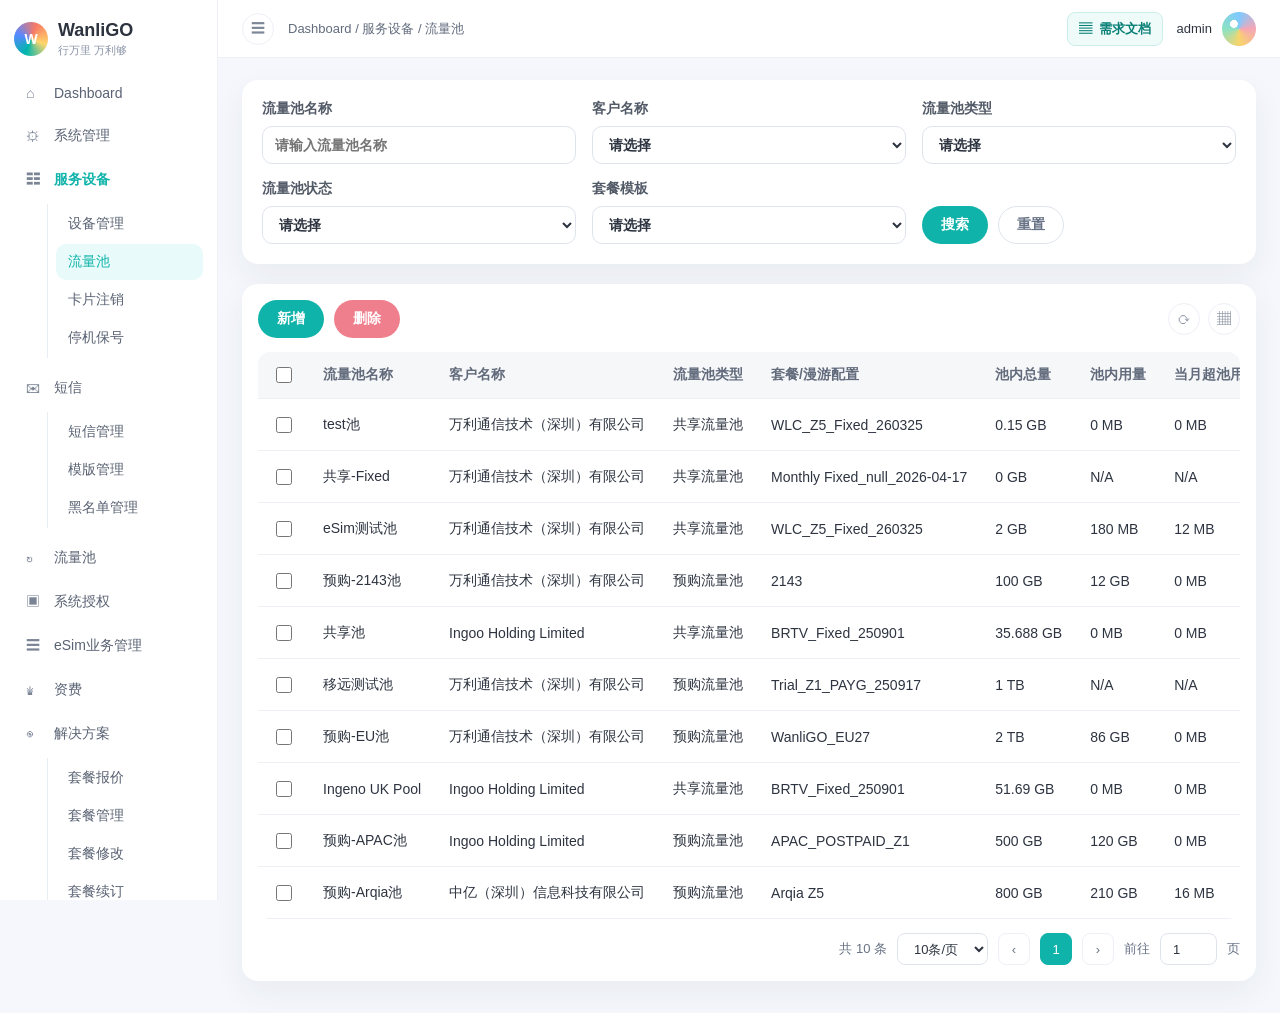
==== index.html @ 626b6a12 "新增批量操作 Co-authored-by: Cursor <cursoragent@cursor.com>" ====
<!DOCTYPE html>
<html lang="zh-CN">
<head>
  <meta charset="UTF-8">
  <meta name="viewport" content="width=device-width, initial-scale=1.0">
  <title>WanliGO - 短信模块</title>
  <link rel="stylesheet" href="css/styles.css?v=20261016">
</head>
<body>
  <div class="app-shell">
    <aside class="sidebar">
      <div class="brand">
        <div class="brand-mark">W</div>
        <div>
          <strong>WanliGO</strong>
          <span>行万里 万利够</span>
        </div>
      </div>
      <nav class="nav">
        <button class="nav-item"><span>⌂</span>Dashboard</button>
        <button class="nav-item"><span>⚙</span>系统管理</button>
        <button class="nav-item active parent" id="deviceParent"><span>☷</span>服务设备</button>
        <div class="submenu">
          <button class="submenu-item" data-module="device">设备管理</button>
          <button class="submenu-item active" data-module="dataPool">流量池</button>
          <button class="submenu-item" data-module="cardCancel">卡片注销</button>
          <button class="submenu-item" data-module="retention">停机保号</button>
        </div>
        <button class="nav-item parent" id="smsParent"><span>✉</span>短信</button>
        <div class="submenu">
          <button class="submenu-item" data-module="sms">短信管理</button>
          <button class="submenu-item" data-module="template">模版管理</button>
          <button class="submenu-item" data-module="blacklist">黑名单管理</button>
        </div>
        <button class="nav-item"><span>↻</span>流量池</button>
        <button class="nav-item"><span>▣</span>系统授权</button>
        <button class="nav-item"><span>☰</span>eSim业务管理</button>
        <button class="nav-item"><span>♛</span>资费</button>
        <button class="nav-item parent" id="solutionParent"><span>◉</span>解决方案</button>
        <div class="submenu">
          <button class="submenu-item" data-module="packageQuote">套餐报价</button>
          <button class="submenu-item" data-module="package">套餐管理</button>
          <button class="submenu-item" data-module="packageModify">套餐修改</button>
          <button class="submenu-item" data-module="packageRenewal">套餐续订</button>
          <button class="submenu-item" data-module="packageRenewalAudit">套餐续订审核</button>
          <button class="submenu-item" data-module="packageRemainingQuota">套餐剩余用量</button>
        </div>
        <button class="nav-item"><span>▤</span>订单</button>
        <button class="nav-item parent" id="billParent"><span>▥</span>账单</button>
        <div class="submenu">
          <button class="submenu-item" data-module="monthlyBill">月账单</button>
        </div>
      </nav>
    </aside>

    <main class="main">
      <header class="topbar">
        <button class="menu-toggle" aria-label="收起导航">☰</button>
        <div class="breadcrumb" id="breadcrumb">Dashboard / 短信 / 短信管理</div>
        <button type="button" class="prototype-docs-btn" id="prototypeDocsBtn"><span>▤</span>需求文档</button>
        <div class="profile">
          <span>admin</span>
          <div class="avatar"></div>
        </div>
      </header>

      <section class="content">
        <section class="card filter-card" id="filterCard"></section>
        <div id="poolHistoryPanels" class="pool-history-panels" hidden></div>

        <section class="card table-card">
          <div class="table-toolbar">
            <div class="toolbar-actions" id="toolbarActions"></div>
            <div class="table-tools">
              <button class="icon-btn" id="refreshBtn" title="刷新">⟳</button>
              <button class="icon-btn" id="densityBtn" title="密度">▦</button>
            </div>
          </div>
          <div class="sms-stats-row" id="smsStatsRow"></div>
          <div class="table-wrap">
            <table>
              <thead id="tableHead"></thead>
              <tbody id="tableBody"></tbody>
            </table>
          </div>
          <div class="pagination" id="pagination"></div>
        </section>
      </section>
    </main>
  </div>

  <div class="modal-layer" id="modalLayer" aria-hidden="true"></div>

  <!-- 需求文档 meta 格式：YYYY-MM-DD HH:mm:ss 更新 · 作者；新增/替换文档时须带时分秒 -->
  <template id="prototypeDocsModalTemplate">
    <div class="modal prototype-docs-modal">
      <button class="modal-close" data-close-modal>×</button>
      <h2>需求文档</h2>
      <div class="prototype-docs-split">
        <nav class="prototype-doc-nav" aria-label="需求状态">
          <button type="button" class="prototype-doc-nav-item is-active" data-doc-status="current">
            <span class="prototype-doc-nav-main">当前需求</span>
            <span class="prototype-doc-nav-count">7</span>
          </button>
          <button type="button" class="prototype-doc-nav-item" data-doc-status="archive">
            <span class="prototype-doc-nav-main">历史归档</span>
            <span class="prototype-doc-nav-count">3</span>
          </button>
        </nav>
        <div class="prototype-doc-panels">
          <div class="prototype-doc-groups is-active" data-doc-panel="current">
            <section class="prototype-doc-group is-high is-open" data-doc-group>
              <button type="button" class="prototype-doc-group-head">
                <span class="prototype-doc-caret">▼</span>
                <span class="prototype-doc-batch">卡片注销</span>
                <span class="priority-badge is-high">高优先级</span>
                <span class="prototype-doc-count">(1 份文档)</span>
              </button>
              <div class="prototype-doc-list">
                <a class="prototype-doc-item" href="./卡片注销_PRD.pdf?v=20261023-1105" target="_blank" rel="noopener">
                  <span class="prototype-doc-icon">PDF</span>
                  <span class="prototype-doc-text">
                    <span class="prototype-doc-name">卡片注销_PRD</span>
                    <span class="prototype-doc-meta">2026-10-23 11:05:04 更新 · Patrick</span>
                  </span>
                  <span class="prototype-doc-open">↗</span>
                </a>
              </div>
            </section>
            <section class="prototype-doc-group is-high" data-doc-group>
              <button type="button" class="prototype-doc-group-head">
                <span class="prototype-doc-caret">▼</span>
                <span class="prototype-doc-batch">设备管理批量操作</span>
                <span class="priority-badge is-high">高优先级</span>
                <span class="prototype-doc-count">(1 份文档)</span>
              </button>
              <div class="prototype-doc-list">
                <a class="prototype-doc-item" href="./复机停机超量_PRD.pdf?v=20261023-1508" target="_blank" rel="noopener">
                  <span class="prototype-doc-icon">PDF</span>
                  <span class="prototype-doc-text">
                    <span class="prototype-doc-name">复机停机超量_PRD</span>
                    <span class="prototype-doc-meta">2026-10-23 15:08:40 更新 · Patrick</span>
                  </span>
                  <span class="prototype-doc-open">↗</span>
                </a>
              </div>
            </section>
            <section class="prototype-doc-group is-high" data-doc-group>
              <button type="button" class="prototype-doc-group-head">
                <span class="prototype-doc-caret">▼</span>
                <span class="prototype-doc-batch">优化</span>
                <span class="priority-badge is-high">高优先级</span>
                <span class="prototype-doc-count">(1 份文档)</span>
              </button>
              <div class="prototype-doc-list">
                <a class="prototype-doc-item" href="./套餐修改与续订_优化需求.pdf?v=20261023-1511" target="_blank" rel="noopener">
                  <span class="prototype-doc-icon">PDF</span>
                  <span class="prototype-doc-text">
                    <span class="prototype-doc-name">套餐修改与续订_优化需求</span>
                    <span class="prototype-doc-meta">2026-10-23 15:11:17 更新 · V1.2 · Patrick</span>
                  </span>
                  <span class="prototype-doc-open">↗</span>
                </a>
              </div>
            </section>
            <section class="prototype-doc-group is-medium" data-doc-group>
              <button type="button" class="prototype-doc-group-head">
                <span class="prototype-doc-caret">▼</span>
                <span class="prototype-doc-batch">流量池</span>
                <span class="priority-badge is-medium">中优先级</span>
                <span class="prototype-doc-count">(3 份文档)</span>
              </button>
              <div class="prototype-doc-list">
                <a class="prototype-doc-item" href="./流量池_PRD.pdf?v=20261019-1425" target="_blank" rel="noopener">
                  <span class="prototype-doc-icon">PDF</span>
                  <span class="prototype-doc-text">
                    <span class="prototype-doc-name">流量池_PRD</span>
                    <span class="prototype-doc-meta">2026-10-19 14:25:58 更新 · Patrick</span>
                  </span>
                  <span class="prototype-doc-open">↗</span>
                </a>
                <a class="prototype-doc-item" href="./流量池月账单_PRD.pdf" target="_blank" rel="noopener">
                  <span class="prototype-doc-icon">PDF</span>
                  <span class="prototype-doc-text">
                    <span class="prototype-doc-name">流量池月账单_PRD</span>
                    <span class="prototype-doc-meta">2026-10-16 17:16:37 更新 · Patrick</span>
                  </span>
                  <span class="prototype-doc-open">↗</span>
                </a>
                <a class="prototype-doc-item" href="./流量池_状态流转.png" target="_blank" rel="noopener">
                  <span class="prototype-doc-icon is-img">PNG</span>
                  <span class="prototype-doc-text">
                    <span class="prototype-doc-name">流量池_状态流转</span>
                    <span class="prototype-doc-meta">2026-10-16 18:20:18 更新 · Patrick</span>
                  </span>
                  <span class="prototype-doc-open">↗</span>
                </a>
              </div>
            </section>
            <section class="prototype-doc-group is-medium" data-doc-group>
              <button type="button" class="prototype-doc-group-head">
                <span class="prototype-doc-caret">▼</span>
                <span class="prototype-doc-batch">停机保号</span>
                <span class="priority-badge is-medium">中优先级</span>
                <span class="priority-badge is-incomplete">未完成</span>
                <span class="prototype-doc-count">(1 份文档)</span>
              </button>
              <div class="prototype-doc-list">
                <a class="prototype-doc-item" href="./停机保号_PRD.md" target="_blank" rel="noopener">
                  <span class="prototype-doc-icon">MD</span>
                  <span class="prototype-doc-text">
                    <span class="prototype-doc-name">停机保号_PRD</span>
                    <span class="prototype-doc-meta">2026-10-20 15:32:12 更新</span>
                  </span>
                  <span class="prototype-doc-open">↗</span>
                </a>
              </div>
            </section>
          </div>
          <div class="prototype-doc-groups" data-doc-panel="archive">
            <section class="prototype-doc-group" data-doc-group>
              <button type="button" class="prototype-doc-group-head">
                <span class="prototype-doc-caret">▼</span>
                <span class="prototype-doc-batch">套餐修改与续订</span>
                <span class="priority-badge is-low">低优先级</span>
                <span class="prototype-doc-count">(3 份文档)</span>
              </button>
              <div class="prototype-doc-list">
                <a class="prototype-doc-item" href="./套餐修改_PRD.pdf" target="_blank" rel="noopener">
                  <span class="prototype-doc-icon">PDF</span>
                  <span class="prototype-doc-text">
                    <span class="prototype-doc-name">套餐修改_PRD</span>
                    <span class="prototype-doc-meta">2026-08-27 14:54:17 更新 · Patrick</span>
                  </span>
                  <span class="prototype-doc-open">↗</span>
                </a>
                <a class="prototype-doc-item" href="./套餐续订及套餐续订审核_PRD.pdf" target="_blank" rel="noopener">
                  <span class="prototype-doc-icon">PDF</span>
                  <span class="prototype-doc-text">
                    <span class="prototype-doc-name">套餐续订及套餐续订审核_PRD</span>
                    <span class="prototype-doc-meta">2026-09-01 16:46:27 更新 · Patrick</span>
                  </span>
                  <span class="prototype-doc-open">↗</span>
                </a>
                <a class="prototype-doc-item" href="./套餐修改与续订_补充文档.pdf" target="_blank" rel="noopener">
                  <span class="prototype-doc-icon">PDF</span>
                  <span class="prototype-doc-text">
                    <span class="prototype-doc-name">套餐修改与续订_补充文档</span>
                    <span class="prototype-doc-meta">2026-09-07 13:42:15 更新 · Patrick</span>
                  </span>
                  <span class="prototype-doc-open">↗</span>
                </a>
              </div>
            </section>
          </div>
        </div>
      </div>
      <div class="modal-actions">
        <button type="button" class="btn ghost" data-close-modal>关闭</button>
      </div>
    </div>
  </template>

  <template id="smsSendModalTemplate">
    <div class="modal modal-lg">
      <button class="modal-close" data-close-modal>×</button>
      <h2>发送短信</h2>
      <div class="send-tabs">
        <button type="button" class="send-tab active" data-send-tab="single">单次发送</button>
        <button type="button" class="send-tab" data-send-tab="batch">批量发送</button>
      </div>
      <form id="smsSendForm" class="form-stack">
        <label class="field single-only">
          <span>ICCID</span>
          <input type="text" name="iccid" maxlength="20" placeholder="请输入ICCID">
        </label>
        <label class="field">
          <span>选择模版</span>
          <select name="templateId" id="smsTemplateSelect">
            <option value="">请选择短信模版</option>
          </select>
        </label>
        <label class="field">
          <span>短信内容</span>
          <textarea name="content" maxlength="140" rows="5" placeholder="请输入短信内容"></textarea>
          <em class="counter">0/140</em>
        </label>
        <div class="field batch-only">
          <span class="label-row">
            <span>上传文件</span>
            <em class="field-hint">最多 5000 条 / 批次</em>
          </span>
          <label class="upload-box">
            <input type="file" name="batchFile" accept=".xls,.xlsx">
            <span class="upload-icon">☁</span>
            <strong>将批量文件拖放或点击浏览上传</strong>
          </label>
          <p class="upload-tip">请上传大小不超过 <b>5MB</b>，格式为 <b>xls、xlsx</b> 的文件。<button type="button" class="link-btn strong" id="downloadBatchTemplate">下载模版</button></p>
        </div>
        <div class="modal-actions">
          <button type="submit" class="btn primary">确定</button>
          <button type="button" class="btn ghost" data-close-modal>取消</button>
        </div>
      </form>
    </div>
  </template>

  <template id="packageModifyModalTemplate">
    <div class="modal modal-lg">
      <button class="modal-close" data-close-modal>×</button>
      <h2>修改</h2>
      <div class="send-tabs">
        <button type="button" class="send-tab active" data-package-modify-tab="single">单卡修改</button>
        <button type="button" class="send-tab" data-package-modify-tab="batch">批量修改</button>
      </div>
      <form id="packageModifyForm" class="form-stack">
        <div class="package-modify-single-panel">
          <label class="field">
            <span>ICCID</span>
            <input type="text" name="iccid" maxlength="20" placeholder="请输入ICCID">
          </label>
          <div class="iccid-lookup-result" id="iccidLookupResult">
            <div class="iccid-lookup-empty">输入 ICCID 查询对应客户及原套餐信息</div>
          </div>
          <label class="field">
            <span>新套餐类型</span>
            <select name="newPackageType" id="newPackageTypeSelect">
              <option value="">请选择</option>
              <option value="Direct Pre-Pay">Direct Pre-Pay</option>
              <option value="Monthly PAYG">Monthly PAYG</option>
              <option value="Monthly Fixed">Monthly Fixed</option>
            </select>
          </label>
          <label class="field">
            <span>新套餐名称</span>
            <select name="newPackageName" id="newPackageNameSelect">
              <option value="">请选择</option>
            </select>
          </label>
          <label class="field">
            <span>新套餐生效时间</span>
            <input type="date" name="newPackageEffectiveDate" id="newPackageEffectiveDateInput" required>
          </label>
        </div>
        <div class="package-modify-batch-panel">
          <label class="field">
            <span>客户名称</span>
            <select name="customerName" id="batchCustomerSelect">
              <option value="">请选择</option>
            </select>
          </label>
          <label class="field">
            <span>新套餐类型</span>
            <select name="batchNewPackageType" id="batchNewPackageTypeSelect">
              <option value="">请选择</option>
              <option value="Direct Pre-Pay">Direct Pre-Pay</option>
              <option value="Monthly PAYG">Monthly PAYG</option>
              <option value="Monthly Fixed">Monthly Fixed</option>
            </select>
          </label>
          <label class="field">
            <span>新套餐名称</span>
            <select name="batchNewPackageName" id="batchNewPackageNameSelect">
              <option value="">请选择</option>
            </select>
          </label>
          <label class="field">
            <span>新套餐生效时间</span>
            <input type="date" name="batchNewPackageEffectiveDate" id="batchNewPackageEffectiveDateInput" required>
          </label>
          <div class="field">
            <span>上传文件</span>
            <label class="upload-box">
              <input type="file" name="batchFile" accept=".xls,.xlsx">
              <span class="upload-icon">☁</span>
              <strong>将批量文件拖放或点击浏览上传</strong>
            </label>
            <p class="upload-tip">请上传大小不超过 <b>5MB</b>，格式为 <b>xls、xlsx</b> 的文件。<button type="button" class="link-btn strong" id="downloadPackageModifyTemplate">下载模版</button></p>
          </div>
        </div>
        <div class="modal-actions">
          <button type="submit" class="btn primary">确定</button>
          <button type="button" class="btn ghost" data-close-modal>取消</button>
        </div>
      </form>
    </div>
  </template>

  <template id="packageModifyDetailModalTemplate">
    <div class="modal modal-xxl package-modify-detail-modal">
      <button class="modal-close" data-close-modal>×</button>
      <h2>修改详情</h2>
      <form id="packageModifyDetailModalFilter" class="filter-grid package-modify-detail-modal-filter">
        <label class="field">
          <span>修改人</span>
          <select name="modifier">
            <option value="">请选择</option>
            <option value="张三">张三</option>
            <option value="李四">李四</option>
            <option value="王五">王五</option>
            <option value="赵六">赵六</option>
          </select>
        </label>
        <label class="field">
          <span>批次号</span>
          <input type="text" name="batchNo" placeholder="请输入批次号">
        </label>
        <label class="field">
          <span>ICCID</span>
          <input type="text" name="iccid" placeholder="请输入ICCID">
        </label>
        <label class="field">
          <span>状态</span>
          <select name="status">
            <option value="">请选择</option>
            <option value="待执行">待执行</option>
            <option value="已执行">已执行</option>
          </select>
        </label>
        <label class="field">
          <span>客户名称</span>
          <input type="text" name="customerName" list="packageModifyDetailCustomers" placeholder="请选择">
          <datalist id="packageModifyDetailCustomers"></datalist>
        </label>
        <label class="field">
          <span>时间范围</span>
          <div class="range-row">
            <input type="date" name="startDate">
            <input type="date" name="endDate">
          </div>
        </label>
        <div class="filter-actions">
          <button type="submit" class="btn primary">搜索</button>
          <button type="button" class="btn ghost" id="resetPackageModifyDetailModal">重置</button>
        </div>
      </form>
      <div class="table-toolbar modal-table-toolbar">
        <div class="toolbar-actions">
          <button type="button" class="btn export" id="exportPackageModifyDetailModal">导出</button>
        </div>
      </div>
      <div class="table-wrap compact">
        <table>
          <thead>
            <tr>
              <th><input type="checkbox" class="checkbox" id="packageModifyDetailModalCheckAll"></th>
              <th>ICCID</th>
              <th>批次号</th>
              <th>修改人</th>
              <th>客户名称</th>
              <th>原套餐类型</th>
              <th>原套餐名称</th>
              <th>新套餐类型</th>
              <th>新套餐名称</th>
              <th>状态</th>
              <th>执行完成时间</th>
            </tr>
          </thead>
          <tbody id="packageModifyDetailModalBody"></tbody>
        </table>
      </div>
      <div class="pagination" id="packageModifyDetailModalPagination"></div>
      <div class="modal-actions">
        <button type="button" class="btn ghost" data-close-modal>关闭</button>
      </div>
    </div>
  </template>

  <template id="packageRenewalModalTemplate">
    <div class="modal modal-lg">
      <button class="modal-close" data-close-modal>×</button>
      <h2>续订</h2>
      <div class="send-tabs">
        <button type="button" class="send-tab active" data-renewal-tab="single">单卡续订</button>
        <button type="button" class="send-tab" data-renewal-tab="batch">批量续订</button>
      </div>
      <form id="packageRenewalForm" class="form-stack">
        <div class="package-renewal-single-panel">
          <label class="field">
            <span>ICCID</span>
            <input type="text" name="iccid" maxlength="20" placeholder="请输入ICCID">
          </label>
          <div class="iccid-lookup-result" id="renewalLookupResult">
            <div class="iccid-lookup-empty">输入 ICCID 后点击别处即可查询当前套餐信息</div>
          </div>
          <label class="field">
            <span>新套餐名称</span>
            <select name="newPackageName" id="renewalNewPackageNameSelect">
              <option value="">请选择</option>
            </select>
          </label>
        </div>
        <div class="package-renewal-batch-panel">
          <label class="field">
            <span>客户名称</span>
            <select name="customerName" id="renewalCustomerSelect">
              <option value="">请选择</option>
            </select>
          </label>
          <label class="field">
            <span>新套餐名称</span>
            <select name="batchNewPackageName" id="renewalBatchNewPackageNameSelect">
              <option value="">请选择</option>
            </select>
          </label>
          <div class="field">
            <span>上传文件</span>
            <label class="upload-box">
              <input type="file" name="batchFile" accept=".xls,.xlsx">
              <span class="upload-icon">☁</span>
              <strong>将批量文件拖放或点击浏览上传</strong>
            </label>
            <p class="upload-tip">请上传大小不超过 <b>5MB</b>，格式为 <b>xls、xlsx</b> 的文件。</p>
          </div>
        </div>
        <div class="modal-actions">
          <button type="submit" class="btn primary">确定</button>
          <button type="button" class="btn ghost" data-close-modal>取消</button>
        </div>
      </form>
    </div>
  </template>

  <template id="packageRenewalLogModalTemplate">
    <div class="modal modal-xxl package-renewal-log-modal">
      <button class="modal-close" data-close-modal>×</button>
      <h2>续订日志</h2>
      <form id="packageRenewalLogFilter" class="filter-grid package-renewal-log-filter">
        <label class="field"><span>申请人</span><select name="operator"><option value="">请选择</option><option value="张三">张三</option><option value="李四">李四</option><option value="王五">王五</option><option value="赵六">赵六</option></select></label>
        <label class="field"><span>类型</span><select name="type"><option value="">请选择</option><option value="单卡">单卡</option><option value="批量">批量</option></select></label>
        <label class="field"><span>批次号</span><input type="text" name="batchNo" placeholder="请输入批次号"></label>
        <label class="field"><span>ICCID</span><input type="text" name="iccid" placeholder="请输入ICCID"></label>
        <label class="field"><span>客户名称</span><input type="text" name="customerName" list="renewalLogCustomerOptions" placeholder="请选择"><datalist id="renewalLogCustomerOptions"></datalist></label>
        <label class="field"><span>续订申请时间</span><div class="range-row"><input type="date" name="startDate"><input type="date" name="endDate"></div></label>
        <label class="field"><span>续订结果</span><select name="result"><option value="">请选择</option><option value="待审核">待审核</option><option value="已通过">已通过</option><option value="已驳回">已驳回</option><option value="全部成功">全部成功</option><option value="部份成功">部份成功</option><option value="失败">失败</option></select></label>
        <div class="filter-actions"><button type="submit" class="btn primary">搜索</button><button type="button" class="btn ghost" id="resetPackageRenewalLog">重置</button></div>
      </form>
      <div class="table-wrap compact">
        <table>
          <thead><tr><th><input type="checkbox" class="checkbox"></th><th>批次号</th><th>申请人</th><th>类型</th><th>客户名称</th><th>当前套餐名称</th><th>新套餐名称</th><th>续订总数</th><th>成功数量</th><th>失败数量</th><th>续订结果</th><th>失败原因</th><th>续订申请时间</th><th>续订审核时间</th><th>审核人</th></tr></thead>
          <tbody id="packageRenewalLogBody"></tbody>
        </table>
      </div>
      <div class="pagination" id="packageRenewalLogPagination"></div>
      <div class="modal-actions"><button type="button" class="btn ghost" data-close-modal>关闭</button></div>
    </div>
  </template>

  <template id="packageRenewalRejectModalTemplate">
    <div class="modal modal-lg">
      <button class="modal-close" data-close-modal>×</button>
      <h2>填写驳回原因</h2>
      <form id="packageRenewalRejectForm" class="form-stack">
        <label class="field">
          <span>驳回原因</span>
          <input type="text" name="rejectReason" maxlength="100" placeholder="请输入驳回原因" required>
        </label>
        <div class="modal-actions">
          <button type="submit" class="btn primary">确定</button>
          <button type="button" class="btn ghost" data-close-modal>取消</button>
        </div>
      </form>
    </div>
  </template>

  <template id="packageRenewalRecordModalTemplate">
    <div class="modal modal-lg package-renewal-record-modal">
      <button class="modal-close" data-close-modal>×</button>
      <h2>续订记录</h2>
      <div class="iccid-lookup-card renewal-record-summary">
        <div class="iccid-lookup-item"><span>ICCID</span><strong id="renewalRecordIccid"></strong></div>
        <div class="iccid-lookup-item"><span>客户名称</span><strong id="renewalRecordCustomerName"></strong></div>
      </div>
      <div class="table-wrap compact">
        <table>
          <thead>
            <tr>
              <th>续订执行时间</th>
              <th>续订结果</th>
              <th>续订前套餐名称</th>
              <th>续订后套餐名称</th>
              <th>续订后套餐周期(月)</th>
              <th>续订后套餐到期时间</th>
            </tr>
          </thead>
          <tbody id="packageRenewalRecordBody"></tbody>
        </table>
      </div>
      <div class="modal-actions"><button type="button" class="btn ghost" data-close-modal>关闭</button></div>
    </div>
  </template>

  <template id="smsUrlConfigTemplate">
    <div class="modal modal-lg">
      <button class="modal-close" data-close-modal>×</button>
      <h2>配置URL</h2>
      <form id="smsUrlConfigForm" class="form-stack">
        <div class="url-config-panel">
          <label class="field">
            <span>地址</span>
            <input type="text" name="receiptUrl" placeholder="请输入地址">
          </label>
          <label class="field">
            <span>用户名</span>
            <input type="text" name="receiptUsername" placeholder="请输入用户名">
          </label>
          <label class="field">
            <span>密码</span>
            <input type="password" name="receiptPassword" placeholder="请输入密码">
          </label>
          <label class="field field-checkbox">
            <input type="checkbox" name="receiptEnabled" class="checkbox">
            <span>勾选后开启回执推送</span>
          </label>
        </div>
        <div class="modal-actions">
          <button type="submit" class="btn primary">确定</button>
          <button type="button" class="btn ghost" data-close-modal>取消</button>
        </div>
      </form>
    </div>
  </template>

  <template id="templatePickerTemplate">
    <div class="modal modal-xl">
      <button class="modal-close" data-close-modal>×</button>
      <h2>选择短信模版</h2>
      <p class="modal-desc">仅可选择启用状态的短信模版。</p>
      <div class="table-wrap compact">
        <table>
          <thead>
            <tr>
              <th>选择</th>
              <th>模版名称</th>
              <th>模版内容</th>
              <th>状态</th>
            </tr>
          </thead>
          <tbody id="templatePickerBody"></tbody>
        </table>
      </div>
      <div class="modal-actions">
        <button type="button" class="btn primary" id="confirmTemplatePick">确定</button>
        <button type="button" class="btn ghost" data-close-modal>取消</button>
      </div>
    </div>
  </template>

  <template id="templateFormTemplate">
    <div class="modal modal-lg">
      <button class="modal-close" data-close-modal>×</button>
      <h2 id="templateFormTitle">新建模版</h2>
      <form id="templateForm" class="form-stack">
        <label class="field">
          <span>模版名称</span>
          <input type="text" name="name" placeholder="请输入模版名称" required>
        </label>
        <label class="field">
          <span>模版内容</span>
          <textarea name="content" maxlength="140" rows="5" placeholder="请输入模版内容" required></textarea>
          <em class="counter">0/140</em>
        </label>
        <label class="field">
          <span>状态</span>
          <select name="status">
            <option value="启用">启用</option>
            <option value="禁用">禁用</option>
          </select>
        </label>
        <div class="modal-actions">
          <button type="submit" class="btn primary">确定</button>
          <button type="button" class="btn ghost" data-close-modal>取消</button>
        </div>
      </form>
    </div>
  </template>

  <template id="blacklistFormTemplate">
    <div class="modal modal-lg">
      <button class="modal-close" data-close-modal>×</button>
      <h2 id="blacklistFormTitle">新增黑名单</h2>
      <div class="send-tabs blacklist-tabs">
        <button type="button" class="send-tab active" data-blacklist-tab="single">新增黑名单</button>
        <button type="button" class="send-tab" data-blacklist-tab="batch">批量新增</button>
      </div>
      <form id="blacklistForm" class="form-stack">
        <div class="blacklist-single-panel">
          <label class="field">
            <span>ICCID</span>
            <input type="text" name="iccid" maxlength="20" placeholder="请输入ICCID">
          </label>
          <label class="field">
            <span>拉黑原因</span>
            <input type="text" name="reason" placeholder="请输入拉黑原因">
          </label>
        </div>
        <div class="blacklist-batch-panel">
          <div class="field">
            <span>上传文件</span>
            <label class="upload-box">
              <input type="file" name="batchFile" accept=".xls,.xlsx">
              <span class="upload-icon">☁</span>
              <strong>将批量文件拖放或点击浏览上传</strong>
            </label>
            <p class="upload-tip">请上传大小不超过 <b>5MB</b>，格式为 <b>xls、xlsx</b> 的文件。<button type="button" class="link-btn strong" id="downloadBlacklistTemplate">下载模版</button></p>
          </div>
        </div>
        <div class="modal-actions">
          <button type="submit" class="btn primary">确定</button>
          <button type="button" class="btn ghost" data-close-modal>取消</button>
        </div>
      </form>
    </div>
  </template>

  <template id="dataPoolImportModalTemplate">
    <div class="modal modal-lg">
      <button class="modal-close" data-close-modal>×</button>
      <h2>池内设备移除</h2>
      <form id="dataPoolImportForm" class="form-stack">
        <div class="field">
          <span>上传文件</span>
          <label class="upload-box">
            <input type="file" name="outFile" accept=".xls,.xlsx">
            <span class="upload-icon">☁</span>
            <strong>将批量文件拖放或点击浏览上传</strong>
          </label>
          <p class="upload-tip">请上传大小不超过 <b>5MB</b>，格式为 <b>xls、xlsx</b> 的文件。<button type="button" class="link-btn strong" id="downloadPoolImportOutTemplate">下载模版</button></p>
        </div>
        <div class="modal-actions">
          <button type="submit" class="btn primary">确定</button>
          <button type="button" class="btn ghost" data-close-modal>取消</button>
        </div>
      </form>
    </div>
  </template>

  <template id="dataPoolRenewalModalTemplate">
    <div class="modal modal-lg">
      <button class="modal-close" data-close-modal>×</button>
      <h2>续订</h2>
      <form id="dataPoolRenewalForm" class="form-stack">
        <label class="field">
          <span>流量池名称</span>
          <input type="text" name="poolName" disabled>
        </label>
        <label class="field">
          <span>客户名称</span>
          <input type="text" name="customerName" disabled>
        </label>
        <div class="pool-renewal-shared-panel">
          <label class="field">
            <span>新套餐名称</span>
            <input type="text" name="packageName" disabled>
          </label>
          <div class="field">
            <span>上传文件</span>
            <label class="upload-box">
              <input type="file" name="batchFile" accept=".xls,.xlsx">
              <span class="upload-icon">☁</span>
              <strong>将批量文件拖放或点击浏览上传</strong>
            </label>
            <p class="upload-tip">请上传大小不超过 <b>5MB</b>，格式为 <b>xls、xlsx</b> 的文件。</p>
          </div>
        </div>
        <div class="pool-renewal-prepaid-panel" hidden>
          <label class="field">
            <span>流量池容量</span>
            <div class="data-pool-split split-unit">
              <input type="text" name="capacity" placeholder="请输入流量池容量">
              <select name="capacityUnit">
                <option value="MB">MB</option>
                <option value="GB" selected>GB</option>
                <option value="TB">TB</option>
              </select>
            </div>
          </label>
          <label class="field">
            <span>合约时长</span>
            <div class="data-pool-split split-unit">
              <input type="number" name="validMonths" min="1" value="24">
              <span class="split-suffix">个月</span>
            </div>
          </label>
        </div>
        <div class="modal-actions">
          <button type="submit" class="btn primary">确定</button>
          <button type="button" class="btn ghost" data-close-modal>取消</button>
        </div>
      </form>
    </div>
  </template>

  <template id="confirmTemplate">
    <div class="modal modal-sm">
      <h2 id="confirmTitle">确认操作</h2>
      <p id="confirmMessage" class="confirm-message"></p>
      <div class="modal-actions">
        <button type="button" class="btn danger" id="confirmOk">确定</button>
        <button type="button" class="btn ghost" data-close-modal>取消</button>
      </div>
    </div>
  </template>

  <template id="dataPoolFormTemplate">
    <div class="modal modal-xl data-pool-modal">
      <button class="modal-close" data-close-modal>×</button>
      <h2>新增流量池</h2>
      <form id="dataPoolForm" class="data-pool-form" novalidate>
        <div class="data-pool-form-grid">
          <label class="data-pool-field" data-field="poolName">
            <span class="data-pool-label"><i>*</i>流量池名称</span>
            <div class="data-pool-control">
              <input type="text" name="poolName" placeholder="请输入流量池名称">
              <p class="field-error"></p>
            </div>
          </label>
          <label class="data-pool-field" data-field="customerName">
            <span class="data-pool-label"><i>*</i>客户名称</span>
            <div class="data-pool-control">
              <select name="customerName">
                <option value="">请输入客户名称</option>
              </select>
              <p class="field-error"></p>
            </div>
          </label>
          <label class="data-pool-field" data-field="poolType">
            <span class="data-pool-label"><i>*</i>流量池类型</span>
            <div class="data-pool-control">
              <select name="poolType">
                <option value="">请选择流量池类型</option>
                <option value="预购流量池">预购流量池</option>
                <option value="共享流量池">共享流量池</option>
              </select>
              <p class="field-error"></p>
            </div>
          </label>
          <label class="data-pool-field" data-field="packageName">
            <span class="data-pool-label"><i>*</i>关联套餐</span>
            <div class="data-pool-control">
              <select name="packageName" disabled>
                <option value="">请选择关联套餐</option>
              </select>
              <p class="field-error"></p>
            </div>
          </label>
          <label class="data-pool-field" data-field="roamingConfig" hidden>
            <span class="data-pool-label"><i>*</i>关联漫游配置</span>
            <div class="data-pool-control">
              <select name="roamingConfig">
                <option value="">请选择关联漫游配置</option>
              </select>
              <p class="field-error"></p>
            </div>
          </label>
          <label class="data-pool-field" data-field="overPoolPrice">
            <span class="data-pool-label"><i>*</i>超池价格</span>
            <div class="data-pool-control">
              <div class="data-pool-split split-currency">
                <select name="overPoolCurrency">
                  <option value="">请选择</option>
                </select>
                <input type="text" name="overPoolPrice" placeholder="请输入超池价格">
              </div>
              <p class="field-error"></p>
            </div>
          </label>
          <label class="data-pool-field" data-field="outPoolPrice">
            <span class="data-pool-label"><i>*</i>池外价格</span>
            <div class="data-pool-control">
              <div class="data-pool-split split-currency">
                <select name="outPoolCurrency">
                  <option value="">请选择</option>
                </select>
                <input type="text" name="outPoolPrice" placeholder="请输入超池价格">
              </div>
              <p class="field-error"></p>
            </div>
          </label>
          <label class="data-pool-field" data-field="capacity">
            <span class="data-pool-label"><i>*</i>流量池容量</span>
            <div class="data-pool-control">
              <div class="data-pool-split split-unit">
                <input type="text" name="capacity" placeholder="请输入流量池容量">
                <select name="capacityUnit">
                  <option value="">单位</option>
                </select>
              </div>
              <p class="field-error"></p>
            </div>
          </label>
          <label class="data-pool-field" data-field="cardCount" hidden>
            <span class="data-pool-label"><i>*</i>卡总数量</span>
            <div class="data-pool-control">
              <div class="data-pool-split split-unit">
                <input type="text" name="cardCount" placeholder="请输入卡总数量">
                <span class="split-suffix">张</span>
              </div>
              <p class="field-error"></p>
            </div>
          </label>
          <div class="data-pool-field" data-field="status">
            <span class="data-pool-label">流量池状态</span>
            <div class="data-pool-control">
              <div class="data-pool-radios">
                <label class="data-pool-radio"><input type="radio" name="status" value="开启" checked><span>开启</span></label>
                <label class="data-pool-radio"><input type="radio" name="status" value="暂停"><span>暂停</span></label>
              </div>
            </div>
          </div>
          <div class="data-pool-field" data-field="regions" hidden>
            <span class="data-pool-label">套餐目标区域</span>
            <div class="data-pool-control">
              <div class="region-box" id="dataPoolRegionBox"></div>
            </div>
          </div>
          <label class="data-pool-field" data-field="contractMonths" hidden>
            <span class="data-pool-label">合约时长(月)</span>
            <div class="data-pool-control">
              <input type="text" name="contractMonths" placeholder="请输入合约时长" disabled>
              <p class="field-error"></p>
            </div>
          </label>
        </div>
        <section class="package-detail-block" data-field="packageDetail" hidden>
          <h3>关联套餐明细</h3>
          <div class="table-wrap compact">
            <table>
              <thead>
                <tr>
                  <th>Price Group</th>
                  <th>Country</th>
                  <th>流量单位</th>
                  <th>套餐内含量</th>
                  <th>超套单价</th>
                  <th>月租</th>
                  <th data-detail-col="idleFee">停机保号</th>
                </tr>
              </thead>
              <tbody id="dataPoolPackageDetailBody"></tbody>
            </table>
          </div>
        </section>
        <label class="data-pool-field data-pool-remark" data-field="remark">
          <span class="data-pool-label">备注</span>
          <div class="data-pool-control">
            <textarea name="remark" rows="3" placeholder="请选择套餐描述"></textarea>
          </div>
        </label>
        <div class="modal-actions">
          <button type="button" class="btn ghost" data-close-modal>取消</button>
          <button type="submit" class="btn primary">确认</button>
        </div>
      </form>
    </div>
  </template>

  <template id="packageFormTemplate">
    <div class="modal modal-xl package-form-modal">
      <button class="modal-close" data-close-modal>×</button>
      <h2>添加套餐信息</h2>
      <form id="packageForm" class="package-form">
        <label class="field">
          <span><i>*</i>客户名称</span>
          <select name="customerName" required>
            <option value="">请选择</option>
          </select>
        </label>
        <label class="field">
          <span><i>*</i>客户PID</span>
          <input type="text" name="customerPid" disabled readonly placeholder="">
        </label>
        <label class="field">
          <span>套餐类型</span>
          <select name="packageType">
            <option value="">请选择</option>
            <option value="Monthly Fixed">Monthly Fixed</option>
            <option value="Direct Pre-Pay">Direct Pre-Pay</option>
            <option value="Monthly PAYG">Monthly PAYG</option>
          </select>
        </label>
        <label class="field">
          <span>结算方式</span>
          <select name="billingMethod">
            <option value="">请选择</option>
            <option value="月结算">月结算</option>
            <option value="预付费">预付费</option>
          </select>
        </label>
        <label class="field">
          <span><i>*</i>报价编号</span>
          <select name="quoteNo" required>
            <option value="">请选择</option>
          </select>
        </label>
        <label class="field">
          <span>合约时长(月)</span>
          <input type="text" name="contractMonths" placeholder="请输入合约时长">
        </label>
        <label class="field">
          <span>实体卡 SKU</span>
          <select name="sku">
            <option value="">请选择</option>
            <option value="SIM-4G-WL">SIM-4G-WL</option>
            <option value="eSIM-4G-WL">eSIM-4G-WL</option>
          </select>
        </label>
        <label class="field">
          <span>币种(服务类)</span>
          <select name="market">
            <option value="">请选择</option>
            <option value="英国">英国</option>
            <option value="巴西">巴西</option>
          </select>
        </label>
        <label class="field">
          <span>核心网</span>
          <select name="coreNetwork">
            <option value="">请选择</option>
            <option value="WL">WL</option>
            <option value="Arqia">Arqia</option>
            <option value="Conexa">Conexa</option>
          </select>
        </label>
        <label class="field">
          <span>承载网络</span>
          <select name="bearerNetwork">
            <option value="">请选择</option>
            <option value="4G">4G</option>
            <option value="5G">5G</option>
          </select>
        </label>
        <label class="field" id="packageIdleFeeField" hidden>
          <span>停机保号</span>
          <input type="text" name="idleFeeDisplay" disabled readonly>
        </label>
        <label class="field" id="packagePriceField">
          <span>套餐价格</span>
          <div class="input-addon">
            <input type="text" name="packagePrice" placeholder="请输入价格">
            <select name="packageCurrency">
              <option value="USD">币种</option>
              <option value="CNY">CNY</option>
              <option value="GBP">GBP</option>
              <option value="BRL">BRL</option>
            </select>
          </div>
        </label>
        <label class="field" id="packageTotalField">
          <span>套餐总量</span>
          <div class="input-addon">
            <input type="text" name="packageTotal" placeholder="请输入总量">
            <select name="packageTotalUnit">
              <option value="GB">GB</option>
              <option value="MB">MB</option>
            </select>
          </div>
        </label>
        <label class="field">
          <span>上行短信价格 / 条</span>
          <div class="input-addon">
            <input type="text" name="moSmsPrice" placeholder="请输入价格">
            <select name="moSmsCurrency">
              <option value="USD">币种</option>
              <option value="CNY">CNY</option>
              <option value="GBP">GBP</option>
              <option value="BRL">BRL</option>
            </select>
          </div>
        </label>
        <label class="field">
          <span>下行短信价格 / 条</span>
          <div class="input-addon">
            <input type="text" name="mtSmsPrice" placeholder="请输入价格">
            <select name="mtSmsCurrency">
              <option value="USD">币种</option>
              <option value="CNY">CNY</option>
              <option value="GBP">GBP</option>
              <option value="BRL">BRL</option>
            </select>
          </div>
        </label>
        <label class="field package-remark">
          <span>备注</span>
          <input type="text" name="remark" placeholder="请输入内容">
        </label>
        <div class="package-quote-preview" id="packageQuotePreview" hidden>
          <label class="field package-quote-preview-regions" id="packageQuoteRegionBlock">
            <span>套餐目标区域</span>
            <div class="package-quote-region-tags" id="packageQuoteRegionTags"></div>
          </label>
          <div class="quote-region-table-wrap" id="packageQuoteRegionTableWrap">
            <table class="quote-region-table package-quote-readonly-table">
              <thead>
                <tr>
                  <th>Price Group</th>
                  <th>Country</th>
                  <th>流量单位</th>
                  <th>套餐内含量</th>
                  <th>超套/套外单价</th>
                  <th>月租</th>
                </tr>
              </thead>
              <tbody id="packageQuoteRegionBody"></tbody>
            </table>
          </div>
        </div>
        <div class="modal-actions package-actions">
          <button type="submit" class="btn primary">确定</button>
          <button type="button" class="btn ghost" data-close-modal>取消</button>
        </div>
      </form>
    </div>
  </template>

  <template id="dataPoolCardLogTemplate">
    <div class="modal modal-xxl data-pool-log-modal">
      <button class="modal-close" data-close-modal>×</button>
      <h2>操作日志</h2>
      <form id="dataPoolCardLogFilterForm" class="filter-grid template-log-filter">
        <label class="field">
          <span>时间范围</span>
          <div class="range-row">
            <input type="date" name="startDate">
            <input type="date" name="endDate">
          </div>
        </label>
        <label class="field">
          <span>操作人</span>
          <input type="text" name="operator" list="dataPoolLogOperatorOptions" placeholder="请选择">
          <datalist id="dataPoolLogOperatorOptions">
            <option value="admin"></option>
            <option value="ops_lily"></option>
            <option value="product_chen"></option>
          </datalist>
        </label>
        <label class="field">
          <span>操作类型</span>
          <select name="actionType">
            <option value="">请选择</option>
            <option value="入池">入池</option>
            <option value="出池">出池</option>
          </select>
        </label>
        <label class="field">
          <span>批次号</span>
          <input type="text" name="batchNo" placeholder="请输入批次号">
        </label>
        <label class="field">
          <span>结果</span>
          <select name="result">
            <option value="">请选择</option>
            <option value="部份成功">部份成功</option>
            <option value="失败">失败</option>
            <option value="成功">成功</option>
          </select>
        </label>
        <div class="filter-actions">
          <button type="submit" class="btn primary">搜索</button>
          <button type="button" class="btn ghost" id="resetDataPoolCardLogFilters">重置</button>
        </div>
      </form>
      <div class="table-wrap compact">
        <table>
          <thead>
            <tr>
              <th>批次号</th>
              <th>操作人</th>
              <th>流量池名称</th>
              <th>操作类型</th>
              <th>文件</th>
              <th>结果</th>
              <th>总数</th>
              <th>成功数</th>
              <th>失败数</th>
              <th>操作时间</th>
              <th>操作</th>
            </tr>
          </thead>
          <tbody id="dataPoolCardLogBody"></tbody>
        </table>
      </div>
      <div class="pagination" id="dataPoolCardLogPagination"></div>
      <div class="modal-actions">
        <button type="button" class="btn ghost" data-close-modal>关闭</button>
      </div>
    </div>
  </template>

  <template id="dataPoolCardLogDetailTemplate">
    <div class="modal modal-lg">
      <button class="modal-close" data-close-modal>×</button>
      <h2>操作详情</h2>
      <div class="table-wrap compact">
        <table>
          <thead>
            <tr>
              <th>ICCID</th>
              <th>结果</th>
              <th>失败原因</th>
            </tr>
          </thead>
          <tbody id="dataPoolCardLogDetailBody"></tbody>
        </table>
      </div>
      <div class="modal-actions">
        <button type="button" class="btn export" id="dataPoolCardLogDetailExport">导出</button>
        <button type="button" class="btn ghost" data-close-modal>关闭</button>
      </div>
    </div>
  </template>

  <template id="packageQuoteFormTemplate">
    <div class="modal package-quote-modal">
      <button class="modal-close" data-close-modal>×</button>
      <h2>添加套餐报价</h2>
      <form id="packageQuoteForm" class="package-quote-form" novalidate>
        <div class="package-quote-grid">
          <label class="field" data-field="quoteNo">
            <span><i>*</i>报价编号</span>
            <input type="text" name="quoteNo" placeholder="请输入报价编号">
            <p class="field-error"></p>
          </label>
          <label class="field" data-field="packageType">
            <span><i>*</i>套餐类型</span>
            <select name="packageType">
              <option value="">请选择</option>
              <option value="Monthly PAYG">Monthly PAYG</option>
              <option value="Direct Pre-Pay">Direct Pre-Pay</option>
              <option value="Monthly Fixed">Monthly Fixed</option>
            </select>
            <p class="field-error"></p>
          </label>
          <label class="field" data-field="cardType">
            <span><i>*</i>卡类型</span>
            <select name="cardType">
              <option value="">请选择</option>
              <option value="UICC插拔">UICC插拔</option>
              <option value="eUICC插拔">eUICC插拔</option>
              <option value="MFF2">MFF2</option>
            </select>
            <p class="field-error"></p>
          </label>
          <label class="field" data-field="cardFee">
            <span><i>*</i>卡费</span>
            <input type="text" name="cardFee" placeholder="请输入卡费">
            <p class="field-error"></p>
          </label>
          <label class="field" data-field="cardCurrency">
            <span><i>*</i>卡币种</span>
            <select name="cardCurrency">
              <option value="">请选择</option>
            </select>
            <p class="field-error"></p>
          </label>
          <label class="field" data-field="remark">
            <span>备注</span>
            <input type="text" name="remark" placeholder="请输入内容">
          </label>
          <label class="field" data-field="companyName">
            <span>公司名</span>
            <input type="text" name="companyName" placeholder="请输入公司名">
          </label>
          <label class="field" data-field="serviceCurrency">
            <span><i>*</i>币种(服务类)</span>
            <select name="serviceCurrency">
              <option value="">请选择</option>
            </select>
            <p class="field-error"></p>
          </label>
          <label class="field" data-field="roamingConfig">
            <span><i>*</i>漫游配置</span>
            <select name="roamingConfig">
              <option value="">请选择</option>
            </select>
            <p class="field-error"></p>
          </label>
          <label class="field" data-field="packagePrice">
            <span><i>*</i>套餐价格</span>
            <div class="input-addon">
              <input type="text" name="packagePrice" placeholder="请输入套餐价格">
              <select name="packagePriceCurrency">
                <option value="">币种</option>
              </select>
            </div>
            <p class="field-error"></p>
          </label>
          <label class="field" data-field="packageTotal">
            <span><i>*</i>套餐总量</span>
            <div class="input-addon">
              <input type="text" name="packageTotal" placeholder="请输入套餐总量">
              <select name="packageTotalUnit">
                <option value="">单位</option>
              </select>
            </div>
            <p class="field-error"></p>
          </label>
          <label class="field" data-field="idleFee">
            <span>停机保号</span>
            <input type="text" name="idleFee" placeholder="请输入停机保号费">
          </label>
        </div>
        <div class="quote-region-block" data-field="regions" hidden>
          <label class="field" data-field="regionSelect">
            <span><i>*</i>套餐目标区域</span>
            <div class="quote-region-select" id="quoteRegionSelect">
              <button type="button" class="quote-region-trigger" id="quoteRegionTrigger">
                <span class="quote-region-tags" id="quoteRegionTags"></span>
                <span class="quote-region-placeholder">请选择</span>
              </button>
              <div class="quote-region-menu" id="quoteRegionMenu" hidden></div>
            </div>
            <p class="field-error"></p>
          </label>
          <div class="quote-region-table-wrap">
            <table class="quote-region-table">
              <thead>
                <tr>
                  <th>Price Group</th>
                  <th>Country</th>
                  <th>流量单位</th>
                  <th>套餐内含量</th>
                  <th>超套/套外单价</th>
                  <th>月租</th>
                </tr>
              </thead>
              <tbody id="quoteRegionBody"></tbody>
            </table>
          </div>
        </div>
        <label class="field quote-copy-field" data-field="quoteCopy">
          <span><i>*</i>报价文案</span>
          <textarea name="quoteCopy" rows="5" placeholder="请输入内容"></textarea>
          <p class="field-error"></p>
        </label>
        <div class="modal-actions">
          <button type="submit" class="btn primary">确定</button>
          <button type="button" class="btn ghost" data-close-modal>取消</button>
        </div>
      </form>
    </div>
  </template>

  <template id="blacklistLogTemplate">
    <div class="modal modal-xxl">
      <button class="modal-close" data-close-modal>×</button>
      <h2>操作日志</h2>
      <form id="blacklistLogFilterForm" class="filter-grid log-filter">
        <label class="field">
          <span>类型</span>
          <select name="type">
            <option value="">请选择</option>
            <option value="单卡">单卡</option>
            <option value="批量">批量</option>
          </select>
        </label>
        <label class="field">
          <span>时间范围</span>
          <div class="range-row">
            <input type="date" name="startDate">
            <input type="date" name="endDate">
          </div>
        </label>
        <div class="filter-actions">
          <button type="submit" class="btn primary">搜索</button>
          <button type="button" class="btn ghost" id="resetBlacklistLogFilters">重置</button>
        </div>
      </form>
      <div class="table-wrap compact">
        <table>
          <thead>
            <tr>
              <th>批次号</th>
              <th>类型</th>
              <th>ICCID</th>
              <th>导入文件</th>
              <th>导入时间</th>
              <th>导入结果</th>
              <th>总数</th>
              <th>成功数</th>
              <th>失败数</th>
              <th>失败原因</th>
            </tr>
          </thead>
          <tbody id="blacklistLogBody"></tbody>
        </table>
      </div>
      <div class="pagination" id="blacklistLogPagination"></div>
      <div class="modal-actions">
        <button type="button" class="btn ghost" data-close-modal>关闭</button>
      </div>
    </div>
  </template>

  <template id="templateLogTemplate">
    <div class="modal modal-xxl">
      <button class="modal-close" data-close-modal>×</button>
      <h2>修改日志</h2>
      <form id="templateLogFilterForm" class="filter-grid template-log-filter">
        <label class="field">
          <span>时间范围</span>
          <div class="range-row">
            <input type="date" name="startDate">
            <input type="date" name="endDate">
          </div>
        </label>
        <label class="field">
          <span>操作人</span>
          <input type="text" name="operator" list="templateOperatorOptions" placeholder="请选择">
          <datalist id="templateOperatorOptions">
            <option value="admin"></option>
            <option value="ops_lily"></option>
            <option value="product_chen"></option>
          </datalist>
        </label>
        <label class="field">
          <span>操作类型</span>
          <select name="operationType">
            <option value="">请选择</option>
            <option value="修改">修改</option>
            <option value="删除">删除</option>
          </select>
        </label>
        <div class="filter-actions">
          <button type="submit" class="btn primary">搜索</button>
          <button type="button" class="btn ghost" id="resetTemplateLogFilters">重置</button>
        </div>
      </form>
      <div class="table-wrap compact">
        <table>
          <thead>
            <tr>
              <th>操作时间</th>
              <th>操作人</th>
              <th>模版ID</th>
              <th>操作类型</th>
              <th>修改前内容</th>
              <th>修改后内容</th>
            </tr>
          </thead>
          <tbody id="templateLogBody"></tbody>
        </table>
      </div>
      <div class="pagination" id="templateLogPagination"></div>
      <div class="modal-actions">
        <button type="button" class="btn ghost" data-close-modal>关闭</button>
      </div>
    </div>
  </template>

  <template id="dataPoolJoinModalTemplate">
    <div class="modal modal-xxl pool-join-modal">
      <button class="modal-close" data-close-modal>×</button>
      <h2>新增</h2>
      <div class="send-tabs">
        <button type="button" class="send-tab active" data-pool-join-tab="select">勾选入池</button>
        <button type="button" class="send-tab" data-pool-join-tab="import">导入入池</button>
      </div>
      <div class="pool-join-panel" data-pool-join-panel="select">
        <form id="dataPoolJoinFilterForm" class="pool-join-filter">
          <label>
            <span>ICCID</span>
            <input type="text" name="iccid" placeholder="请输入ICCID">
          </label>
          <label>
            <span>IMEI</span>
            <input type="text" name="imei" placeholder="请输入IMEI">
          </label>
          <div class="filter-actions">
            <button type="submit" class="btn primary">🔍 搜索</button>
            <button type="button" class="btn ghost" id="resetDataPoolJoinFilters">↻ 重置</button>
          </div>
        </form>
        <div class="table-wrap compact pool-join-table-wrap">
          <table>
            <thead>
              <tr>
                <th><input type="checkbox" class="checkbox" id="dataPoolJoinSelectAll"></th>
                <th>ICCID</th>
                <th>MSISDN</th>
                <th>IMEI</th>
                <th>客户名称</th>
                <th>当前套餐</th>
                <th>状态</th>
              </tr>
            </thead>
            <tbody id="dataPoolJoinBody"></tbody>
          </table>
        </div>
        <div class="pagination" id="dataPoolJoinPagination"></div>
      </div>
      <form id="dataPoolJoinImportForm" class="form-stack pool-join-panel" data-pool-join-panel="import" hidden>
        <div class="field">
          <span>上传文件</span>
          <label class="upload-box">
            <input type="file" name="inFile" accept=".xls,.xlsx">
            <span class="upload-icon">☁</span>
            <strong>将批量文件拖放或点击浏览上传</strong>
          </label>
          <p class="upload-tip">请上传大小不超过 <b>5MB</b>，格式为 <b>xls、xlsx</b> 的文件。<button type="button" class="link-btn strong" id="downloadPoolImportInTemplate">下载模版</button></p>
        </div>
      </form>
      <div class="modal-actions">
        <button type="button" class="btn primary" id="confirmDataPoolJoinBtn">确认加入(0)</button>
        <button type="submit" class="btn primary" id="confirmDataPoolJoinImportBtn" form="dataPoolJoinImportForm" hidden>确定</button>
        <button type="button" class="btn ghost" data-close-modal>取消</button>
      </div>
    </div>
  </template>

  <template id="cardCancelModalTemplate">
    <div class="modal modal-lg">
      <button class="modal-close" data-close-modal>×</button>
      <h2>注销</h2>
      <p class="upload-tip" id="cardCancelModalTip">客户提交需管理员审核，审核通过后次月 1 日执行；执行后 ICCID 状态为 cancel，关联套餐失效。</p>
      <form id="cardCancelForm" class="form-stack">
        <label class="field">
          <span>客户名称</span>
          <select name="customerName" required>
            <option value="">请选择</option>
          </select>
        </label>
        <label class="field">
          <span>国家</span>
          <select name="country" required>
            <option value="">请选择</option>
            <option value="英国">英国</option>
            <option value="巴西">巴西</option>
          </select>
        </label>
        <div class="field">
          <span>上传文件</span>
          <label class="upload-box">
            <input type="file" name="batchFile" accept=".xls,.xlsx" required>
            <span class="upload-icon">☁</span>
            <strong>将批量 ICCID 文件拖放或点击浏览上传</strong>
          </label>
          <p class="upload-tip">请上传大小不超过 <b>5MB</b>，格式为 <b>xls、xlsx</b> 的文件。文件内全部 ICCID 须属于所选国家（英国：8944 开头；巴西：8955 开头）。</p>
        </div>
        <div class="modal-actions">
          <button type="submit" class="btn primary" id="cardCancelSubmitBtn">确定</button>
          <button type="button" class="btn ghost" data-close-modal>取消</button>
        </div>
      </form>
    </div>
  </template>

  <template id="cardCancelRejectModalTemplate">
    <div class="modal modal-lg">
      <button class="modal-close" data-close-modal>×</button>
      <h2>填写驳回原因</h2>
      <form id="cardCancelRejectForm" class="form-stack">
        <label class="field">
          <span>驳回原因</span>
          <input type="text" name="rejectReason" maxlength="100" placeholder="请输入驳回原因" required>
        </label>
        <div class="modal-actions">
          <button type="submit" class="btn primary">确定</button>
          <button type="button" class="btn ghost" data-close-modal>取消</button>
        </div>
      </form>
    </div>
  </template>

  <template id="cardCancelDetailModalTemplate">
    <div class="modal modal-xxl package-renewal-log-modal">
      <button class="modal-close" data-close-modal>×</button>
      <h2>注销明细</h2>
      <div class="iccid-lookup-card renewal-record-summary" id="cardCancelDetailSummary"></div>
      <div class="table-wrap compact">
        <table>
          <thead>
            <tr>
              <th>ICCID</th>
              <th>处理结果</th>
              <th>失败原因</th>
            </tr>
          </thead>
          <tbody id="cardCancelDetailBody"></tbody>
        </table>
      </div>
      <div class="modal-actions">
        <button type="button" class="btn primary" id="cardCancelDetailExport">导出</button>
        <button type="button" class="btn ghost" data-close-modal>关闭</button>
      </div>
    </div>
  </template>

  <template id="cardCancelLogModalTemplate">
    <div class="modal modal-xxl package-renewal-log-modal">
      <button class="modal-close" data-close-modal>×</button>
      <h2>注销操作日志</h2>
      <form id="cardCancelLogFilter" class="filter-grid package-renewal-log-filter">
        <label class="field"><span>申请人</span><select name="operator"><option value="">请选择</option><option value="客户-王利">客户-王利</option><option value="客户-赵敏">客户-赵敏</option><option value="admin">admin</option></select></label>
        <label class="field"><span>批次号</span><input type="text" name="batchNo" placeholder="请输入批次号"></label>
        <label class="field"><span>ICCID</span><input type="text" name="iccid" placeholder="请输入ICCID"></label>
        <label class="field"><span>客户名称</span><input type="text" name="customerName" list="cardCancelLogCustomerOptions" placeholder="请选择"><datalist id="cardCancelLogCustomerOptions"></datalist></label>
        <label class="field"><span>申请时间</span><div class="range-row"><input type="date" name="startDate"><input type="date" name="endDate"></div></label>
        <label class="field"><span>状态</span><select name="status"><option value="">请选择</option><option value="待审核">待审核</option><option value="已驳回">已驳回</option><option value="待执行">待执行</option><option value="执行成功">执行成功</option><option value="执行失败">执行失败</option></select></label>
        <label class="field"><span>国家</span><select name="country"><option value="">请选择</option><option value="英国">英国</option><option value="巴西">巴西</option></select></label>
        <div class="filter-actions"><button type="submit" class="btn primary">搜索</button><button type="button" class="btn ghost" id="resetCardCancelLog">重置</button><button type="button" class="btn orange" id="exportCardCancelLog">导出</button></div>
      </form>
      <div class="table-wrap compact">
        <table>
          <thead><tr><th>ICCID</th><th>批次号</th><th>国家</th><th>申请人</th><th>客户名称</th><th>状态</th><th>失败原因</th><th>申请时间</th><th>审核时间</th><th>执行时间</th><th>审核人</th></tr></thead>
          <tbody id="cardCancelLogBody"></tbody>
        </table>
      </div>
      <div class="pagination" id="cardCancelLogPagination"></div>
      <div class="modal-actions"><button type="button" class="btn ghost" data-close-modal>关闭</button></div>
    </div>
  </template>

  <template id="retentionModalTemplate">
    <div class="modal modal-lg">
      <button class="modal-close" data-close-modal>×</button>
      <h2>停机保号</h2>
      <p class="upload-tip" id="retentionModalTip" hidden>当月仍可使用套餐并正常计费；次月 1 日生效后状态为 retention，仅收取停机保号费。客户侧须满足一年限制（见需求文档）。</p>
      <form id="retentionForm" class="form-stack">
        <label class="field" id="retentionCustomerField">
          <span>客户名称</span>
          <select name="customerName" required>
            <option value="">请选择</option>
          </select>
        </label>
        <div class="field">
          <span>上传文件</span>
          <label class="upload-box">
            <input type="file" name="batchFile" accept=".xls,.xlsx" required>
            <span class="upload-icon">☁</span>
            <strong>将批量 ICCID 文件拖放或点击浏览上传</strong>
          </label>
          <p class="upload-tip">请上传大小不超过 <b>5MB</b>，格式为 <b>xls、xlsx</b> 的文件。</p>
        </div>
        <div class="modal-actions">
          <button type="submit" class="btn primary" id="retentionSubmitBtn">确定</button>
          <button type="button" class="btn ghost" data-close-modal>取消</button>
        </div>
      </form>
    </div>
  </template>

  <template id="retentionDetailModalTemplate">
    <div class="modal modal-lg">
      <button class="modal-close" data-close-modal>×</button>
      <h2>停机保号明细</h2>
      <div class="iccid-lookup-card renewal-record-summary" id="retentionDetailSummary"></div>
      <div class="table-wrap compact">
        <table>
          <thead>
            <tr><th>ICCID</th><th>处理结果</th><th>失败原因</th></tr>
          </thead>
          <tbody id="retentionDetailBody"></tbody>
        </table>
      </div>
      <div class="modal-actions">
        <button type="button" class="btn primary" id="retentionDetailExport">导出</button>
        <button type="button" class="btn ghost" data-close-modal>关闭</button>
      </div>
    </div>
  </template>

  <template id="retentionLogModalTemplate">
    <div class="modal modal-xxl package-renewal-log-modal">
      <button class="modal-close" data-close-modal>×</button>
      <h2>停机保号操作日志</h2>
      <form id="retentionLogFilter" class="filter-grid package-renewal-log-filter">
        <label class="field"><span>申请人</span><select name="operator"><option value="">请选择</option><option value="客户-王利">客户-王利</option><option value="客户-赵敏">客户-赵敏</option><option value="admin">admin</option></select></label>
        <label class="field"><span>批次号</span><input type="text" name="batchNo" placeholder="请输入批次号"></label>
        <label class="field"><span>ICCID</span><input type="text" name="iccid" placeholder="请输入ICCID"></label>
        <label class="field"><span>客户名称</span><input type="text" name="customerName" list="retentionLogCustomerOptions" placeholder="请选择"><datalist id="retentionLogCustomerOptions"></datalist></label>
        <label class="field"><span>申请时间</span><div class="range-row"><input type="date" name="startDate"><input type="date" name="endDate"></div></label>
        <label class="field"><span>状态</span><select name="status"><option value="">请选择</option><option value="待执行">待执行</option><option value="执行成功">执行成功</option><option value="执行失败">执行失败</option><option value="受理失败">受理失败</option></select></label>
        <div class="filter-actions"><button type="submit" class="btn primary">搜索</button><button type="button" class="btn ghost" id="resetRetentionLog">重置</button><button type="button" class="btn orange" id="exportRetentionLog">导出</button></div>
      </form>
      <div class="table-wrap compact">
        <table>
          <thead><tr><th>ICCID</th><th>批次号</th><th>申请人</th><th>客户名称</th><th>状态</th><th>失败原因</th><th>申请时间</th><th>生效时间</th></tr></thead>
          <tbody id="retentionLogBody"></tbody>
        </table>
      </div>
      <div class="pagination" id="retentionLogPagination"></div>
      <div class="modal-actions"><button type="button" class="btn ghost" data-close-modal>关闭</button></div>
    </div>
  </template>

  <template id="deviceBatchOpModalTemplate">
    <div class="modal modal-lg">
      <button class="modal-close" data-close-modal>×</button>
      <h2 id="deviceBatchOpTitle">复机</h2>
      <form id="deviceBatchOpForm" class="form-stack">
        <label class="field">
          <span>客户名称</span>
          <select name="customerName" required>
            <option value="">请选择</option>
          </select>
        </label>
        <div class="field">
          <span>上传文件</span>
          <label class="upload-box">
            <input type="file" name="batchFile" accept=".xls,.xlsx" required>
            <span class="upload-icon">☁</span>
            <strong>将批量 ICCID 文件拖放或点击浏览上传</strong>
          </label>
          <p class="upload-tip">请上传大小不超过 <b>5MB</b>，格式为 <b>xls、xlsx</b> 的文件。</p>
        </div>
        <div class="modal-actions">
          <button type="submit" class="btn primary" id="deviceBatchOpSubmitBtn">确定</button>
          <button type="button" class="btn ghost" data-close-modal>取消</button>
        </div>
      </form>
    </div>
  </template>

  <template id="deviceBatchOpLogModalTemplate">
    <div class="modal modal-xxl package-renewal-log-modal">
      <button class="modal-close" data-close-modal>×</button>
      <h2>操作日志</h2>
      <form id="deviceBatchOpLogFilter" class="filter-grid package-renewal-log-filter">
        <label class="field">
          <span>操作人</span>
          <select name="operator">
            <option value="">请选择</option>
          </select>
        </label>
        <label class="field"><span>批次号</span><input type="text" name="batchNo" placeholder="请输入批次号"></label>
        <label class="field">
          <span>客户名称</span>
          <select name="customerName">
            <option value="">请选择</option>
          </select>
        </label>
        <label class="field">
          <span>类型</span>
          <select name="type">
            <option value="">请选择</option>
            <option value="复机">复机</option>
            <option value="停机">停机</option>
            <option value="超量">超量</option>
          </select>
        </label>
        <label class="field"><span>操作时间</span><div class="range-row"><input type="date" name="startDate"><input type="date" name="endDate"></div></label>
        <label class="field">
          <span>状态</span>
          <select name="status">
            <option value="">请选择</option>
            <option value="全部成功">全部成功</option>
            <option value="部份成功">部份成功</option>
            <option value="全部失败">全部失败</option>
          </select>
        </label>
        <div class="filter-actions">
          <button type="submit" class="btn primary">搜索</button>
          <button type="button" class="btn ghost" id="resetDeviceBatchOpLog">重置</button>
        </div>
      </form>
      <div class="table-wrap compact">
        <table>
          <thead>
            <tr>
              <th>批次号</th>
              <th>操作人</th>
              <th>客户名称</th>
              <th>文件</th>
              <th>类型</th>
              <th>状态</th>
              <th>失败原因</th>
              <th>操作时间</th>
              <th>操作</th>
            </tr>
          </thead>
          <tbody id="deviceBatchOpLogBody"></tbody>
        </table>
      </div>
      <div class="pagination" id="deviceBatchOpLogPagination"></div>
      <div class="modal-actions"><button type="button" class="btn ghost" data-close-modal>关闭</button></div>
    </div>
  </template>

  <template id="deviceBatchOpDetailModalTemplate">
    <div class="modal modal-xxl package-renewal-log-modal">
      <button class="modal-close" data-close-modal>×</button>
      <h2>操作明细</h2>
      <div class="iccid-lookup-card renewal-record-summary" id="deviceBatchOpDetailSummary"></div>
      <div class="table-wrap compact">
        <table>
          <thead>
            <tr>
              <th>ICCID</th>
              <th>处理结果</th>
              <th>失败原因</th>
            </tr>
          </thead>
          <tbody id="deviceBatchOpDetailBody"></tbody>
        </table>
      </div>
      <div class="modal-actions">
        <button type="button" class="btn primary" id="deviceBatchOpDetailExport">导出</button>
        <button type="button" class="btn ghost" data-close-modal>关闭</button>
      </div>
    </div>
  </template>

  <div class="toast" id="toast"></div>
  <script src="js/app.js"></script>
</body>
</html>
---- css/styles.css ----
:root {
  --primary: #10b3aa;
  --primary-dark: #079990;
  --primary-soft: #e8fbfa;
  --danger: #ef6b7a;
  --danger-soft: #fff0f3;
  --success: #18a957;
  --warning: #f4a32c;
  --text: #2d3440;
  --muted: #8b95a7;
  --line: #edf0f5;
  --bg: #f5f7fc;
  --card: #fff;
  --shadow: 0 12px 32px rgba(31, 45, 61, 0.06);
  --radius: 16px;
}

* {
  box-sizing: border-box;
}

body {
  margin: 0;
  min-width: 1180px;
  color: var(--text);
  background: var(--bg);
  font-family: -apple-system, BlinkMacSystemFont, "Segoe UI", "PingFang SC", "Microsoft YaHei", Arial, sans-serif;
  font-size: 14px;
}

button,
input,
select,
textarea {
  font: inherit;
}

button {
  cursor: pointer;
}

.app-shell {
  display: flex;
  min-height: 100vh;
}

.sidebar {
  width: 218px;
  flex: 0 0 218px;
  padding: 16px 14px;
  background: #fff;
  border-right: 1px solid var(--line);
  position: sticky;
  top: 0;
  height: 100vh;
  overflow-y: auto;
  overscroll-behavior: contain;
  scrollbar-width: thin;
  scrollbar-color: #d8dee8 transparent;
  transition: width 0.22s ease, flex-basis 0.22s ease, padding 0.22s ease;
}

.app-shell.is-sidebar-collapsed .sidebar {
  width: 72px;
  flex-basis: 72px;
  padding: 16px 10px;
  overflow-x: hidden;
}

.sidebar::-webkit-scrollbar {
  width: 6px;
}

.sidebar::-webkit-scrollbar-thumb {
  border-radius: 999px;
  background: #d8dee8;
}

.sidebar::-webkit-scrollbar-track {
  background: transparent;
}

.brand {
  display: flex;
  align-items: center;
  gap: 10px;
  height: 46px;
  margin-bottom: 12px;
  white-space: nowrap;
}

.app-shell.is-sidebar-collapsed .brand {
  justify-content: center;
}

.brand-mark {
  width: 34px;
  height: 34px;
  border-radius: 50%;
  display: grid;
  place-items: center;
  color: #fff;
  font-weight: 800;
  background: conic-gradient(from 20deg, #f87965, #ffd66b, #00b6ad, #5887ff, #f87965);
}

.brand strong {
  display: block;
  font-size: 18px;
  line-height: 1;
}

.brand span {
  display: block;
  margin-top: 4px;
  color: var(--muted);
  font-size: 11px;
}

.app-shell.is-sidebar-collapsed .brand > div:not(.brand-mark) {
  display: none;
}

.nav {
  display: flex;
  flex-direction: column;
  gap: 4px;
}

.nav-item,
.submenu-item {
  width: 100%;
  border: 0;
  background: transparent;
  color: #596273;
  text-align: left;
  border-radius: 10px;
  transition: all 0.18s ease;
}

.nav-item {
  display: flex;
  align-items: center;
  gap: 10px;
  padding: 11px 12px;
  overflow: hidden;
  white-space: nowrap;
}

.nav-item span {
  flex: 0 0 18px;
  width: 18px;
  color: #7a8495;
}

.app-shell.is-sidebar-collapsed .nav-item {
  justify-content: center;
  gap: 0;
  padding: 11px 0;
  font-size: 0;
}

.app-shell.is-sidebar-collapsed .nav-item span {
  font-size: 15px;
}

.nav-item:hover,
.submenu-item:hover,
.submenu-item.active {
  color: var(--primary);
  background: var(--primary-soft);
}

.nav-item.active {
  color: var(--primary);
  font-weight: 700;
}

.submenu {
  margin: 0 0 6px 33px;
  border-left: 1px solid #e8edf4;
  padding-left: 8px;
}

.app-shell.is-sidebar-collapsed .submenu {
  display: none;
}

.submenu-item {
  display: block;
  padding: 9px 12px;
  margin: 2px 0;
}

.main {
  flex: 1;
  min-width: 0;
}

.topbar {
  height: 58px;
  padding: 0 24px;
  display: flex;
  align-items: center;
  gap: 14px;
  background: #fff;
  border-bottom: 1px solid var(--line);
}

.menu-toggle,
.icon-btn {
  width: 32px;
  height: 32px;
  border: 1px solid var(--line);
  border-radius: 50%;
  color: #7d8798;
  background: #fff;
}

.menu-toggle {
  transition: all 0.18s ease;
}

.app-shell.is-sidebar-collapsed .menu-toggle {
  color: var(--primary);
  background: var(--primary-soft);
  border-color: #c7f3ef;
}

.breadcrumb {
  flex: 1;
  color: #626c7d;
  font-size: 13px;
}

.prototype-docs-btn {
  display: inline-flex;
  align-items: center;
  gap: 7px;
  border: 1px solid #cceeea;
  border-radius: 8px;
  padding: 7px 11px;
  color: #087f76;
  background: #effbf9;
  font-size: 13px;
  font-weight: 700;
  white-space: nowrap;
}

.prototype-docs-btn:hover {
  border-color: #80d7cf;
  background: #e1f8f5;
}

.prototype-docs-btn.is-hidden {
  display: none;
}

.profile {
  display: flex;
  align-items: center;
  gap: 10px;
  font-size: 13px;
}

.avatar {
  width: 34px;
  height: 34px;
  border-radius: 50%;
  background: radial-gradient(circle at 35% 35%, #fff 0 12%, transparent 13%), conic-gradient(#7fc9ff, #f6a6b5, #f8d56a, #8be1c3, #7fc9ff);
}

.content {
  padding: 22px 24px 32px;
}

.page-title {
  display: flex;
  align-items: center;
  justify-content: space-between;
  margin-bottom: 16px;
}

.page-title h1 {
  margin: 0;
  font-size: 22px;
}

.page-title p {
  margin: 7px 0 0;
  color: var(--muted);
}

.card {
  background: var(--card);
  border-radius: var(--radius);
  box-shadow: var(--shadow);
}

.filter-card {
  padding: 20px;
  margin-bottom: 20px;
}

.page-tabs {
  display: flex;
  gap: 28px;
  margin: 0 0 18px;
  border-bottom: 1px solid var(--line);
}

.detail-title-row {
  display: flex;
  align-items: center;
  gap: 12px;
  margin-bottom: 16px;
}

.page-tab {
  position: relative;
  border: 0;
  padding: 0 0 12px;
  color: #596273;
  background: transparent;
  font-weight: 700;
}

.page-tab.active {
  color: var(--primary);
}

.page-tab.active::after {
  content: "";
  position: absolute;
  left: 0;
  right: 0;
  bottom: -1px;
  height: 3px;
  border-radius: 999px;
  background: var(--primary);
}

.filter-grid {
  display: grid;
  grid-template-columns: repeat(4, minmax(180px, 1fr));
  gap: 16px;
  align-items: end;
}

.filter-grid.package-quote-filter {
  grid-template-columns: minmax(140px, 1fr) minmax(120px, 0.85fr) minmax(120px, 0.85fr) minmax(160px, 1fr) minmax(260px, 1.35fr) max-content;
}

.package-quote-filter .range-row {
  grid-template-columns: 1fr auto 1fr;
  align-items: center;
}

.range-sep {
  color: #8b95a5;
  font-size: 13px;
  font-weight: 500;
}

.detail-link {
  display: inline-flex;
  align-items: center;
  gap: 4px;
}

.detail-link svg {
  width: 12px;
  height: 12px;
  flex: none;
}

.modal.package-quote-modal {
  width: min(1360px, calc(100vw - 48px));
  padding: 28px 32px 24px;
}

.package-quote-modal h2 {
  margin-bottom: 22px;
  font-size: 18px;
}

.package-quote-grid {
  display: grid;
  grid-template-columns: 1fr 1fr;
  gap: 16px 28px;
}

.package-quote-form .field > span i {
  margin-right: 2px;
  color: var(--danger);
  font-style: normal;
}

.package-quote-form .field.is-invalid input,
.package-quote-form .field.is-invalid select,
.package-quote-form .field.is-invalid textarea,
.package-quote-form .field.is-invalid .quote-region-trigger {
  border-color: #f3b4bc;
}

.quote-region-block,
.quote-copy-field {
  margin-top: 16px;
}

.quote-copy-field textarea {
  min-height: 120px;
}

.quote-region-select {
  position: relative;
}

.quote-region-trigger {
  position: relative;
  display: flex;
  align-items: center;
  flex-wrap: wrap;
  gap: 6px;
  width: 100%;
  min-height: 38px;
  padding: 4px 32px 4px 10px;
  border: 1px solid #dfe4ec;
  border-radius: 10px;
  background: #fff;
  text-align: left;
}

.quote-region-trigger.is-open {
  border-color: var(--primary);
}

.quote-region-trigger::after {
  content: "";
  position: absolute;
  right: 14px;
  top: 50%;
  width: 7px;
  height: 7px;
  border-right: 1.5px solid #9aa3b2;
  border-bottom: 1.5px solid #9aa3b2;
  transform: translateY(-70%) rotate(45deg);
}

.quote-region-placeholder {
  color: #9aa3b2;
  font-weight: 500;
}

.quote-region-tags {
  display: flex;
  flex-wrap: wrap;
  gap: 6px;
}

.quote-region-tags:empty {
  display: none;
}

.quote-region-tag {
  display: inline-flex;
  align-items: center;
  gap: 4px;
  height: 26px;
  padding: 0 8px;
  border-radius: 6px;
  color: #3c4553;
  background: #f2f4f7;
  font-weight: 600;
}

.quote-region-tag button {
  border: 0;
  padding: 0;
  color: #8b95a7;
  background: transparent;
  font-size: 14px;
  line-height: 1;
}

.quote-region-menu {
  position: absolute;
  z-index: 3;
  left: 0;
  right: 0;
  top: calc(100% + 4px);
  border: 1px solid #e6ebf2;
  border-radius: 10px;
  background: #fff;
  overflow: hidden;
}

.quote-region-option {
  display: flex;
  align-items: center;
  justify-content: space-between;
  width: 100%;
  padding: 12px 14px;
  border: 0;
  background: #fff;
  text-align: left;
  font-weight: 600;
}

.quote-region-option.is-selected {
  color: var(--primary);
  background: #f4fbfa;
}

.quote-region-table-wrap {
  margin-top: 14px;
  border: 1px solid #eef2f6;
  border-radius: 12px;
  overflow: hidden;
}

.modal.package-quote-modal .quote-region-table {
  width: 100%;
  min-width: 0;
  table-layout: fixed;
  border-collapse: collapse;
}

.quote-region-table th:nth-child(1),
.quote-region-table td:nth-child(1) {
  width: 14%;
}

.quote-region-table th:nth-child(2),
.quote-region-table td:nth-child(2) {
  width: 28%;
}

.quote-region-table th:nth-child(3),
.quote-region-table td:nth-child(3),
.quote-region-table th:nth-child(6),
.quote-region-table td:nth-child(6) {
  width: 12%;
}

.quote-region-table th:nth-child(4),
.quote-region-table td:nth-child(4),
.quote-region-table th:nth-child(5),
.quote-region-table td:nth-child(5) {
  width: 17%;
}

.quote-region-table th,
.quote-region-table td {
  padding: 12px 14px;
  text-align: left;
  vertical-align: middle;
}

.quote-region-table th {
  color: #526073;
  background: #f7f9fc;
  font-weight: 700;
  white-space: nowrap;
}

.quote-region-table td {
  background: #fafbfd;
  border-top: 1px solid #eef2f6;
}

.quote-region-table .quote-country {
  max-width: 180px;
  white-space: normal;
  line-height: 1.4;
}

.quote-region-table input,
.quote-region-table select {
  height: 32px;
  border-radius: 16px;
  background: #fff;
}

.device-sms-filter {
  grid-template-columns: 300px 140px 140px max-content;
  justify-content: start;
  gap: 20px;
  width: fit-content;
  max-width: 100%;
}

.device-sms-filter > * {
  min-width: 0;
}

.device-sms-filter .device-date-field {
  width: 300px;
}

.device-sms-filter .range-row {
  width: 100%;
}

.filter-grid.device-list-filter {
  grid-template-columns: repeat(4, minmax(180px, 1fr));
}

.device-detail-head {
  margin-bottom: 12px;
}

.device-toolbar-actions {
  display: flex;
  flex-wrap: wrap;
  align-items: center;
  gap: 8px;
}

.btn.device-act {
  display: inline-flex;
  align-items: center;
  gap: 6px;
  height: 34px;
  padding: 0 14px;
  border: 0;
  border-radius: 999px;
  color: #fff;
  font-size: 13px;
  font-weight: 600;
  white-space: nowrap;
  box-shadow: 0 1px 0 rgba(255, 255, 255, 0.18) inset;
}

.btn.device-act .device-act-icon {
  width: 14px;
  height: 14px;
  flex: 0 0 14px;
}

.btn.device-act-move {
  background: #f59aaa;
}

.btn.device-act-move:hover {
  background: #ed889a;
}

.btn.device-act-sms {
  background: #5ecf9a;
}

.btn.device-act-sms:hover {
  background: #4ec08c;
}

.btn.device-act-peach {
  background: #ffb07a;
}

.btn.device-act-peach:hover {
  background: #f5a268;
}

.btn.device-act-amber {
  background: #f0b44c;
}

.btn.device-act-log {
  background: #5bb8c9;
}

.btn.device-act-log:hover {
  background: #4aa9bb;
}

.btn.device-act-amber:hover {
  background: #e4a73d;
}

.device-iccid-link {
  max-width: 100%;
  overflow: hidden;
  border: 0;
  padding: 0;
  color: var(--primary);
  background: transparent;
  font-weight: 700;
  text-align: left;
  text-decoration: underline;
  text-underline-offset: 2px;
  text-overflow: ellipsis;
  white-space: nowrap;
  cursor: pointer;
}

.device-op-group {
  flex-wrap: wrap;
  min-width: 220px;
}

.op-btn-static {
  cursor: default;
}

.table-card.device-list-table-card .table-wrap {
  overflow-x: auto;
}

.table-card.device-list-table-card table {
  min-width: 1880px;
}

.device-sms-filter .range-row input {
  min-width: 0;
}

.device-sms-filter .filter-actions {
  justify-content: flex-start;
  min-width: 0;
  white-space: nowrap;
}

.log-filter {
  grid-template-columns: 180px minmax(360px, 1fr) auto;
  margin-bottom: 16px;
}

.template-log-filter {
  grid-template-columns: minmax(260px, 1.3fr) minmax(160px, 1fr) minmax(140px, 1fr);
  margin-bottom: 16px;
}

.log-filter .filter-actions {
  justify-content: flex-end;
  min-width: 180px;
}

.template-log-filter .filter-actions {
  justify-content: flex-end;
  min-width: 180px;
}

.filter-actions {
  display: flex;
  gap: 10px;
}

.field {
  display: flex;
  flex-direction: column;
  gap: 8px;
  color: #525a67;
  font-weight: 600;
}

.label-row {
  display: flex;
  align-items: center;
  justify-content: space-between;
}

.field-hint {
  color: var(--muted);
  font-size: 12px;
  font-style: normal;
  font-weight: 500;
}

input,
select,
textarea {
  width: 100%;
  border: 1px solid #dfe4ec;
  border-radius: 10px;
  outline: none;
  color: var(--text);
  background: #fff;
  transition: all 0.18s ease;
}

input,
select {
  height: 38px;
  padding: 0 12px;
}

textarea {
  padding: 12px;
  resize: vertical;
  min-height: 96px;
}

input:focus,
select:focus,
textarea:focus {
  border-color: var(--primary);
  box-shadow: 0 0 0 3px rgba(16, 179, 170, 0.12);
}

input:disabled,
select:disabled,
textarea:disabled {
  color: #9aa3b2;
  background: #f2f4f7;
  border-color: #e1e6ee;
  cursor: not-allowed;
}

.range-row {
  display: grid;
  grid-template-columns: 1fr 1fr;
  gap: 8px;
}

.input-addon {
  display: grid;
  grid-template-columns: 1fr 92px;
}

.input-addon input {
  border-top-right-radius: 0;
  border-bottom-right-radius: 0;
}

.input-addon select {
  border-left: 0;
  border-top-left-radius: 0;
  border-bottom-left-radius: 0;
}

.btn {
  height: 38px;
  padding: 0 18px;
  border-radius: 999px;
  border: 1px solid transparent;
  font-weight: 700;
  transition: all 0.18s ease;
}

.btn.primary {
  color: #fff;
  background: var(--primary);
}

.btn.primary:hover {
  background: var(--primary-dark);
}

.btn.success {
  color: #fff;
  background: #66cfae;
}

.btn.danger {
  color: #fff;
  background: var(--danger);
}

.btn.ghost {
  color: #687386;
  background: #fff;
  border-color: #dfe4ec;
}

.btn.export {
  color: #fff;
  background: #ef7f8d;
}

.btn.orange {
  color: #fff;
  background: #f6ad55;
}

.btn.pool-add,
.btn.pool-import {
  color: #fff;
  background: #4fbfb3;
}

.btn.pool-add:hover,
.btn.pool-import:hover {
  background: #3eaea2;
}

.btn.pool-adjust {
  color: #fff;
  background: #b49ae8;
}

.btn.pool-adjust:hover {
  background: #a287db;
}

.btn.pool-export {
  color: #fff;
  background: #d4a34a;
}

.btn.pool-export:hover {
  background: #c3933d;
}

.btn.pool-leave {
  color: #fff;
  background: #ef7f8d;
}

.btn.pool-leave:hover {
  background: #e36c7b;
}

.btn:disabled {
  opacity: 0.55;
  cursor: not-allowed;
}

.link-btn {
  border: 0;
  padding: 0;
  color: var(--primary);
  background: transparent;
  font-weight: 700;
}

.link-btn.strong {
  color: var(--danger);
  margin-left: 12px;
}

.table-card {
  padding: 16px;
}

.table-toolbar {
  display: flex;
  justify-content: space-between;
  align-items: center;
  margin-bottom: 14px;
}

.sms-stats-row {
  display: none;
  align-items: center;
  flex-wrap: wrap;
  gap: 10px 12px;
  margin: -2px 0 14px;
  padding: 10px 14px;
  border-radius: 10px;
  color: #596273;
  background: #f7fafc;
  font-weight: 600;
}

.sms-stats-range {
  white-space: nowrap;
}

.sms-stats-tags {
  display: flex;
  align-items: center;
  flex-wrap: wrap;
  gap: 8px;
}

.sms-stats-tag {
  display: inline-flex;
  align-items: center;
  padding: 4px 12px;
  border-radius: 999px;
  font-size: 13px;
  font-weight: 700;
  white-space: nowrap;
}

.sms-stats-tag.success {
  color: var(--success);
  background: #eaf8f0;
}

.sms-stats-tag.fail {
  color: var(--danger);
  background: var(--danger-soft);
}

.sms-stats-tag.running {
  color: var(--warning);
  background: #fff6e7;
}

.sms-stats-sep {
  color: #596273;
  font-weight: 600;
}

.sms-stats-total {
  margin-left: auto;
  white-space: nowrap;
}

.sms-stats-total strong {
  color: #2d3440;
  font-weight: 800;
}

.toolbar-actions {
  display: flex;
  gap: 10px;
}

.table-tools {
  display: flex;
  gap: 8px;
}

.table-wrap {
  width: 100%;
  overflow: auto;
  border-radius: 12px;
}

.hidden-form {
  display: none;
}

table {
  width: 100%;
  border-collapse: separate;
  border-spacing: 0;
  min-width: 1120px;
}

thead th {
  background: #f6f7f9;
  color: #626b7c;
  font-weight: 700;
  height: 44px;
}

.sort-btn {
  display: inline-flex;
  align-items: center;
  gap: 4px;
  border: 0;
  padding: 0;
  color: inherit;
  background: transparent;
  font-weight: 700;
}

.sort-btn span {
  color: var(--primary);
  font-size: 13px;
}

th,
td {
  padding: 12px 14px;
  text-align: left;
  border-bottom: 1px solid var(--line);
  vertical-align: middle;
}

tbody tr:hover {
  background: #fbfcff;
}

.device-detail-cell {
  padding: 0;
  border-bottom: 0;
}

.device-detail {
  padding: 4px 2px 0;
  color: #232a35;
}

.device-section {
  margin-bottom: 20px;
}

.device-section h3 {
  margin: 0 0 14px;
  color: #9aa5b5;
  font-size: 14px;
  font-weight: 700;
}

.device-info-grid {
  display: grid;
  grid-template-columns: repeat(4, minmax(170px, 1fr));
  gap: 15px 38px;
}

.compact-grid {
  grid-template-columns: repeat(3, minmax(220px, 1fr));
}

.device-info-item {
  min-height: 38px;
}

.device-info-item span {
  display: block;
  margin-bottom: 6px;
  color: #a3adbd;
  font-size: 12px;
  font-weight: 600;
}

.device-info-item strong {
  display: block;
  color: #202733;
  font-size: 13px;
  font-weight: 600;
  word-break: break-all;
}

.inner-table {
  min-width: 0;
  border-collapse: separate;
  border-spacing: 0;
}

.inner-table th {
  height: 34px;
  padding: 8px 12px;
  color: #3f4757;
  background: #f6f6f7;
  font-size: 12px;
  text-align: center;
}

.inner-table th:first-child {
  border-radius: 12px 0 0 12px;
}

.inner-table th:last-child {
  border-radius: 0 12px 12px 0;
}

.inner-table td {
  padding: 10px 12px;
  color: #414957;
  border-bottom: 1px solid #f0f2f6;
  font-size: 12px;
  text-align: center;
}

.sms-usage-table {
  min-width: 720px;
}

.section-title-row {
  display: flex;
  align-items: center;
  gap: 12px;
  margin-bottom: 12px;
}

.section-title-row h3 {
  margin: 0 auto 0 0;
}

.section-title-row label {
  display: inline-flex;
  align-items: center;
  gap: 8px;
  color: #748092;
  font-size: 13px;
  font-weight: 700;
}

.section-title-row select {
  width: 110px;
  height: 34px;
  border-radius: 8px;
}

.sms-usage-filter-row {
  display: flex;
  align-items: center;
  justify-content: flex-start;
  gap: 12px;
  margin: -4px 0 12px;
}

.sms-usage-filter-row label {
  display: inline-flex;
  align-items: center;
  gap: 8px;
  color: #748092;
  font-size: 13px;
  font-weight: 700;
}

.sms-usage-filter-row select {
  width: 110px;
  height: 34px;
  border-radius: 8px;
}

.device-placeholder {
  padding: 72px 0;
  color: var(--muted);
  text-align: center;
}

.empty-row {
  height: 180px;
  text-align: center;
  color: var(--muted);
}

.status {
  display: inline-flex;
  align-items: center;
  padding: 4px 9px;
  border-radius: 999px;
  font-size: 12px;
  font-weight: 700;
}

.status.success,
.text-success {
  color: var(--success);
}

.status.success {
  background: #eaf8f0;
}

.status.fail,
.text-danger {
  color: var(--danger);
}

.status.fail {
  background: var(--danger-soft);
}

.status.running {
  color: var(--warning);
  background: #fff6e7;
}

.status.disabled {
  color: var(--danger);
  background: var(--danger-soft);
}

.status.enabled {
  color: var(--success);
  background: #eaf8f0;
}

.op-group {
  display: flex;
  gap: 12px;
  white-space: nowrap;
}

.op-btn {
  border: 0;
  background: transparent;
  color: var(--primary);
  padding: 0;
}

.file-download-btn {
  max-width: 100%;
  overflow: hidden;
  border: 0;
  padding: 0;
  color: var(--primary);
  background: transparent;
  font-weight: 700;
  text-align: left;
  text-decoration: underline;
  text-underline-offset: 2px;
  text-overflow: ellipsis;
  white-space: nowrap;
}

.op-btn.danger {
  color: var(--danger);
}

.content-cell {
  max-width: 320px;
  white-space: nowrap;
  overflow: hidden;
  text-overflow: ellipsis;
}

.pagination {
  display: flex;
  justify-content: flex-end;
  align-items: center;
  gap: 10px;
  padding-top: 14px;
  color: #687386;
  font-size: 13px;
}

.pagination select,
.pagination input {
  width: auto;
  height: 32px;
  border-radius: 8px;
}

.page-btn {
  min-width: 32px;
  height: 32px;
  border: 1px solid var(--line);
  border-radius: 8px;
  color: #687386;
  background: #fff;
}

.page-btn.active {
  color: #fff;
  border-color: var(--primary);
  background: var(--primary);
}

.checkbox {
  width: 16px;
  height: 16px;
  accent-color: var(--primary);
}

.switch {
  position: relative;
  display: inline-flex;
  width: 46px;
  height: 24px;
}

.switch input {
  display: none;
}

.slider {
  position: absolute;
  inset: 0;
  border-radius: 999px;
  background: #cdd2db;
  transition: all 0.2s ease;
}

.slider::after {
  content: "";
  position: absolute;
  width: 20px;
  height: 20px;
  left: 2px;
  top: 2px;
  border-radius: 50%;
  background: #fff;
  box-shadow: 0 2px 6px rgba(0, 0, 0, 0.18);
  transition: all 0.2s ease;
}

.switch input:checked + .slider {
  background: var(--primary);
}

.switch input:checked + .slider::after {
  transform: translateX(22px);
}

.status-toggle {
  position: relative;
  display: inline-flex;
  align-items: center;
  min-width: 78px;
  height: 28px;
  padding: 3px 10px;
  border-radius: 999px;
  font-weight: 800;
  font-size: 13px;
  white-space: nowrap;
  overflow: hidden;
  user-select: none;
  transition: background-color 0.28s cubic-bezier(0.22, 1, 0.36, 1), color 0.28s ease, box-shadow 0.28s ease;
}

.status-toggle input {
  display: none;
}

.status-toggle .toggle-text {
  position: relative;
  z-index: 1;
  line-height: 1;
  transition: transform 0.28s cubic-bezier(0.22, 1, 0.36, 1), opacity 0.2s ease;
}

.status-toggle .toggle-knob {
  position: absolute;
  top: 3px;
  left: 4px;
  width: 22px;
  height: 22px;
  border-radius: 50%;
  background: #fff;
  box-shadow: 0 3px 10px rgba(49, 65, 88, 0.16);
  transition: transform 0.3s cubic-bezier(0.22, 1.25, 0.36, 1), box-shadow 0.28s ease;
}

.status-toggle.is-enabled {
  color: var(--primary);
  background: #e4f7f4;
  box-shadow: inset 0 0 0 1px rgba(16, 179, 170, 0.04);
}

.status-toggle.is-enabled .toggle-text {
  transform: translateX(0);
}

.status-toggle.is-enabled .toggle-knob {
  transform: translateX(48px);
}

.status-toggle.is-disabled {
  color: var(--danger);
  background: #f2f3f6;
}

.status-toggle.is-disabled .toggle-text {
  transform: translateX(28px);
}

.status-toggle.is-disabled .toggle-knob {
  transform: translateX(0);
}

.status-toggle:hover .toggle-knob {
  box-shadow: 0 4px 12px rgba(49, 65, 88, 0.22);
}

.status-toggle:active .toggle-knob {
  transform: translateX(0) scale(0.94);
}

.status-toggle.is-enabled:active .toggle-knob {
  transform: translateX(48px) scale(0.94);
}

.modal-layer {
  position: fixed;
  inset: 0;
  z-index: 20;
  display: none;
  align-items: center;
  justify-content: center;
  padding: 32px;
  background: rgba(14, 24, 38, 0.42);
}

.modal-layer.show {
  display: grid;
  place-items: center;
}

.modal-layer > .modal {
  grid-area: 1 / 1;
}

.modal-layer > .modal:not(:last-child) {
  display: none;
}

.modal {
  position: relative;
  width: min(560px, 100%);
  max-height: calc(100vh - 64px);
  overflow: auto;
  padding: 28px;
  border-radius: 18px;
  background: #fff;
  box-shadow: 0 24px 80px rgba(14, 24, 38, 0.18);
}

.modal-lg {
  width: 760px;
  max-width: calc(100vw - 64px);
}

.modal-xl {
  width: min(920px, 100%);
}

.modal.package-form-modal {
  width: min(1280px, calc(100vw - 48px));
  max-width: calc(100vw - 48px);
  padding: 28px 32px 24px;
}

.modal-xxl {
  width: 1180px;
  max-width: calc(100vw - 64px);
}

.modal-sm {
  width: min(420px, 100%);
}

.confirm-modal-wide {
  width: min(500px, 100%);
}

.sms-single-modal {
  width: 760px;
  max-width: calc(100vw - 64px);
  min-height: 500px;
}

.sms-single-modal .form-stack {
  min-height: 390px;
}

.sms-single-modal .field {
  width: 100%;
}

.sms-single-modal input[name="iccid"] {
  height: 44px;
}

.sms-single-modal textarea[name="content"] {
  min-height: 190px;
}

.sms-single-modal .modal-actions {
  margin-top: auto;
}

.modal h2 {
  margin: 0 0 22px;
  font-size: 24px;
}

.modal-desc {
  margin: -10px 0 16px;
  color: var(--muted);
}

.prototype-docs-modal {
  width: min(1180px, calc(100vw - 64px));
  padding: 26px 28px 22px;
}

.prototype-docs-modal h2 {
  margin-bottom: 8px;
}

.prototype-docs-modal .modal-desc {
  margin: 0 0 18px;
}

.prototype-docs-split {
  display: grid;
  grid-template-columns: 224px minmax(0, 1fr);
  min-height: 420px;
  border: 1px solid #e5ebf2;
  border-radius: 14px;
  overflow: hidden;
}

.prototype-doc-nav {
  display: flex;
  flex-direction: column;
  gap: 8px;
  padding: 16px 14px;
  background: #f7f9fc;
  border-right: 1px solid #e5ebf2;
}

.prototype-doc-nav-item {
  display: flex;
  align-items: center;
  justify-content: space-between;
  gap: 10px;
  width: 100%;
  border: 1px solid transparent;
  border-radius: 12px;
  padding: 14px 16px;
  color: #202733;
  background: transparent;
  font-size: 15px;
  font-weight: 800;
  text-align: left;
  cursor: pointer;
}

.prototype-doc-nav-item.is-active {
  border-color: #cfe3fb;
  background: #eef5fe;
  color: #2f6fd0;
}

.prototype-doc-nav-count {
  min-width: 28px;
  border-radius: 999px;
  padding: 2px 8px;
  color: #8b95a7;
  background: #eef1f5;
  font-size: 12px;
  font-weight: 800;
  text-align: center;
}

.prototype-doc-nav-item.is-active .prototype-doc-nav-count {
  color: #2f6fd0;
  background: #dceafa;
}

.prototype-doc-panels {
  max-height: calc(100vh - 264px);
  overflow: auto;
  padding: 18px;
  background: #fff;
}

.prototype-doc-groups {
  display: none;
  flex-direction: column;
  gap: 16px;
}

.prototype-doc-groups.is-active {
  display: flex;
}

.prototype-doc-group {
  border: 1px solid #e8eef6;
  border-radius: 14px;
  background: #f8fafd;
  overflow: hidden;
}

.prototype-doc-group.is-high {
  border-color: #f6e0e6;
  background: #fdf4f6;
}

.prototype-doc-group.is-medium {
  border-color: #f4e6cd;
  background: #fdf8ef;
}

.prototype-doc-group-head {
  display: flex;
  align-items: center;
  gap: 10px;
  width: 100%;
  border: 0;
  padding: 16px 20px;
  background: transparent;
  text-align: left;
  cursor: pointer;
}

.prototype-doc-caret {
  width: 12px;
  color: #8b95a7;
  font-size: 11px;
  transform: rotate(-90deg);
  transition: transform 0.18s ease;
}

.prototype-doc-group.is-open .prototype-doc-caret {
  transform: none;
}

.prototype-doc-batch {
  font-size: 17px;
  font-weight: 800;
  color: #202733;
}

.priority-badge {
  border: 1px solid transparent;
  border-radius: 999px;
  padding: 3px 10px;
  background: #fff;
  font-size: 12px;
  font-weight: 800;
}

.priority-badge.is-high {
  border-color: #f2c6cd;
  color: #d64550;
}

.priority-badge.is-medium {
  border-color: #eedaad;
  color: #c98a1a;
}

.priority-badge.is-low {
  border-color: #dde3ea;
  color: #7b8698;
}

.priority-badge.is-incomplete {
  border-color: #c5d4e8;
  color: #4a6fa5;
}

.prototype-doc-count {
  color: #8b95a7;
  font-size: 13px;
  font-weight: 700;
}

.prototype-doc-list {
  display: none;
  flex-direction: column;
  gap: 10px;
  padding: 0 16px 16px;
}

.prototype-doc-group.is-open .prototype-doc-list {
  display: flex;
}

.prototype-doc-item {
  display: flex;
  align-items: center;
  gap: 14px;
  border: 1px solid transparent;
  border-radius: 12px;
  padding: 14px 16px;
  color: #202733;
  background: #fff;
  text-decoration: none;
  transition: border-color 0.18s ease, box-shadow 0.18s ease, transform 0.18s ease;
}

.prototype-doc-item:hover {
  border-color: #d7e5f7;
  box-shadow: 0 6px 18px rgba(14, 24, 38, 0.06);
  transform: translateY(-1px);
}

.prototype-doc-icon {
  border-radius: 8px;
  padding: 6px 8px;
  color: #c83838;
  background: #fff0f0;
  font-size: 11px;
  font-weight: 800;
}

.prototype-doc-icon.is-md {
  color: #7a52d6;
  background: #f2edff;
}

.prototype-doc-icon.is-img {
  color: #2f6fd0;
  background: #e8f1fd;
}

.prototype-doc-text {
  display: flex;
  flex: 1;
  flex-direction: column;
  gap: 4px;
  min-width: 0;
}

.prototype-doc-name {
  font-size: 15px;
  font-weight: 800;
}

.prototype-doc-meta {
  color: #8b95a7;
  font-size: 12px;
}

.prototype-doc-open {
  color: #b9c2d0;
  font-size: 16px;
}

.prototype-doc-item:hover .prototype-doc-open {
  color: #2f6fd0;
}

.send-tabs {
  display: flex;
  gap: 32px;
  margin: -6px 0 22px;
  border-bottom: 1px solid var(--line);
}

.send-tab {
  position: relative;
  border: 0;
  padding: 0 0 12px;
  color: #596273;
  background: transparent;
  font-size: 16px;
  font-weight: 800;
}

.send-tab.active {
  color: var(--primary);
}

.send-tab.active::after {
  content: "";
  position: absolute;
  left: 0;
  right: 0;
  bottom: -1px;
  height: 3px;
  border-radius: 999px;
  background: var(--primary);
}

.url-config-panel {
  display: flex;
  flex-direction: column;
  gap: 18px;
}

.field-checkbox {
  flex-direction: row;
  align-items: center;
  gap: 10px;
  padding-top: 2px;
}

.field-checkbox span {
  color: #525a67;
  font-weight: 600;
}

.blacklist-single-panel {
  display: flex;
  flex-direction: column;
  gap: 18px;
}

.data-pool-filter {
  grid-template-columns: repeat(5, minmax(160px, 1fr)) max-content;
}

.data-pool-filter .filter-actions {
  justify-content: flex-start;
  white-space: nowrap;
}

table.data-pool-table {
  min-width: 1680px;
}

table.data-pool-table th,
table.data-pool-table td {
  white-space: nowrap;
}

.filter-card.is-pool-cards-page {
  display: flex;
  flex-direction: column;
  gap: 16px;
  padding: 0;
  background: transparent;
  box-shadow: none;
}

.pool-detail-tab-row {
  display: flex;
  align-items: center;
  gap: 8px;
}

.pool-detail-tab-row .pool-basic-close {
  margin-left: auto;
}

.pool-detail-tab {
  display: inline-flex;
  align-items: center;
  height: 32px;
  padding: 0 14px;
  border: 0;
  border-radius: 999px;
  color: var(--primary);
  background: #e8eef9;
  font-size: 13px;
  font-weight: 700;
  cursor: pointer;
}

.pool-detail-tab.active {
  color: #fff;
  background: var(--primary);
}

.pool-basic-card,
.pool-cards-filter-card {
  padding: 18px 20px 16px;
}

.pool-basic-head {
  display: flex;
  align-items: center;
  justify-content: space-between;
  margin-bottom: 16px;
}

.pool-basic-head h3 {
  margin: 0;
  color: #2d3440;
  font-size: 16px;
}

.pool-basic-close {
  border: 0;
  padding: 0;
  color: var(--primary);
  background: transparent;
  font-weight: 700;
}

.pool-basic-grid {
  display: grid;
  grid-template-columns: repeat(4, minmax(160px, 1fr));
  gap: 16px 24px;
}

.pool-info-item span {
  display: block;
  margin-bottom: 6px;
  color: #8b95a7;
  font-size: 12px;
  font-weight: 600;
}

.pool-info-item strong {
  display: block;
  color: #202733;
  font-size: 13px;
  font-weight: 600;
  word-break: break-all;
}

.pool-status.is-active {
  color: var(--success);
}

.pool-status.is-paused {
  color: var(--danger);
}

.pool-cards-filter {
  grid-template-columns: minmax(240px, 320px) 180px max-content;
  justify-content: start;
}

.pool-cards-filter .filter-actions {
  white-space: nowrap;
}

table.data-pool-cards-table {
  min-width: 1480px;
}

table.data-pool-cards-table th,
table.data-pool-cards-table td {
  white-space: nowrap;
}

.pool-history-panels {
  display: flex;
  flex-direction: column;
  gap: 16px;
}

.pool-history-panels[hidden],
.table-card[hidden] {
  display: none !important;
}

.pool-history-card {
  padding: 18px 20px 8px;
}

.pool-history-card h3 {
  margin: 0 0 14px;
  color: #2d3440;
  font-size: 16px;
}

.pool-history-card .pool-period-table {
  width: 100%;
  min-width: 1640px;
  table-layout: fixed;
}

.pool-history-card .pool-period-table .col-pool-name { width: 9%; }
.pool-history-card .pool-period-table .col-customer { width: 13%; }
.pool-history-card .pool-period-table .col-status { width: 6%; }
.pool-history-card .pool-period-table .col-type { width: 8%; }
.pool-history-card .pool-period-table .col-roaming { width: 10%; }
.pool-history-card .pool-period-table .col-quota { width: 6%; }
.pool-history-card .pool-period-table .col-usage { width: 6%; }
.pool-history-card .pool-period-table .col-cards { width: 7%; }
.pool-history-card .pool-period-table .col-contract { width: 6%; }
.pool-history-card .pool-period-table .col-effective,
.pool-history-card .pool-period-table .col-expire,
.pool-history-card .pool-period-table .col-invalid { width: 9.666%; }

.pool-history-card .table-wrap th,
.pool-history-card .table-wrap td {
  white-space: nowrap;
  overflow: hidden;
  text-overflow: ellipsis;
}

.pool-history-card .content-cell {
  max-width: none;
}

.pool-period-status.is-active {
  color: var(--success);
}

.pool-period-status.is-pending {
  color: var(--warning);
}

.pool-period-status.is-ended {
  color: #8b95a7;
}

.package-modify-filter {
  grid-template-columns: 160px minmax(220px, 1fr) minmax(280px, 1fr) auto;
}

.package-renewal-filter {
  grid-template-columns: repeat(4, minmax(170px, 1fr));
}

.package-renewal-filter > :nth-child(5) {
  grid-column: span 2;
}

.package-renewal-log-filter {
  grid-template-columns: repeat(4, minmax(160px, 1fr));
  margin-bottom: 18px;
}

.package-renewal-log-filter > :nth-child(6) {
  grid-column: span 2;
}

.package-renewal-log-modal {
  width: 1800px;
  max-width: calc(100vw - 48px);
  overflow-x: hidden;
}

.package-renewal-log-modal .package-renewal-log-filter {
  grid-template-columns: repeat(5, minmax(160px, 1fr));
}

.package-renewal-log-modal .package-renewal-log-filter > :nth-child(6) {
  grid-column: span 1;
}

.package-renewal-log-modal .table-wrap {
  overflow-x: auto;
  overflow-y: visible;
}

.package-renewal-record-modal {
  width: 1240px;
  max-width: calc(100vw - 48px);
}

.package-renewal-record-modal th {
  white-space: nowrap;
}

.renewal-record-summary {
  margin-bottom: 20px;
}

.package-modify-detail-filter {
  grid-template-columns: repeat(5, minmax(180px, 1fr));
}

.package-modify-detail-modal-filter {
  grid-template-columns: repeat(4, minmax(160px, 1fr));
  margin-bottom: 18px;
}

.package-modify-detail-modal-filter > :nth-child(6) {
  grid-column: span 2;
}

.package-modify-detail-modal-filter .filter-actions {
  min-width: 180px;
  white-space: nowrap;
}

.package-modify-detail-modal {
  width: 1460px;
  max-width: calc(100vw - 48px);
  overflow-x: hidden;
}

.package-modify-detail-modal .table-wrap {
  overflow-x: auto;
  overflow-y: visible;
}

.modal-table-toolbar {
  margin-bottom: 12px;
}

.package-modify-single-panel,
.package-modify-batch-panel,
.package-renewal-single-panel,
.package-renewal-batch-panel {
  display: flex;
  flex-direction: column;
  gap: 18px;
}

.package-renewal-batch-panel {
  display: none;
}

.pool-renewal-shared-panel,
.pool-renewal-prepaid-panel {
  display: flex;
  flex-direction: column;
  gap: 18px;
}

.pool-renewal-shared-panel[hidden],
.pool-renewal-prepaid-panel[hidden] {
  display: none;
}

.renewal-lookup-card {
  grid-template-columns: repeat(2, minmax(0, 1fr));
}

.iccid-lookup-result {
  margin-top: -6px;
}

.iccid-lookup-empty {
  padding: 12px 14px;
  border-radius: 10px;
  color: #8b95a7;
  background: #f7fafc;
  font-size: 13px;
}

.iccid-lookup-card {
  display: grid;
  grid-template-columns: repeat(3, minmax(0, 1fr));
  gap: 12px;
  padding: 14px;
  border: 1px solid #e8edf4;
  border-radius: 12px;
  background: #f8fbfb;
}

.iccid-lookup-card.is-empty strong {
  color: var(--danger);
}

.iccid-lookup-item span {
  display: block;
  margin-bottom: 6px;
  color: #9aa5b5;
  font-size: 12px;
  font-weight: 600;
}

.iccid-lookup-item strong {
  display: block;
  color: #202733;
  font-size: 13px;
  font-weight: 700;
  word-break: break-all;
}

.blacklist-batch-panel {
  display: none;
}

.modal-close {
  position: absolute;
  right: 22px;
  top: 18px;
  border: 0;
  background: transparent;
  color: #8b95a7;
  font-size: 28px;
}

.form-stack {
  display: flex;
  flex-direction: column;
  gap: 18px;
}

.package-form {
  display: grid;
  grid-template-columns: repeat(2, minmax(260px, 1fr));
  gap: 18px 22px;
}

.package-form .field > span i {
  margin-right: 2px;
  color: var(--danger);
  font-style: normal;
}

.package-form .field.payg-hidden,
.package-form .package-quote-preview-regions.payg-hidden {
  display: none !important;
}

.package-quote-preview {
  grid-column: 1 / -1;
  display: flex;
  flex-direction: column;
  gap: 12px;
  margin-top: 4px;
}

.package-quote-preview-regions {
  margin-bottom: 0;
}

.package-quote-region-tags {
  display: flex;
  flex-wrap: wrap;
  gap: 6px;
  min-height: 38px;
  padding: 6px 10px;
  border: 1px solid #dfe4ec;
  border-radius: 10px;
  background: #f2f4f7;
}

.package-quote-region-tags .quote-region-tag {
  cursor: default;
}

.package-quote-readonly-table td,
.package-quote-readonly-table th {
  font-size: 13px;
}

.modal.package-form-modal .quote-region-table-wrap {
  overflow: visible;
}

.modal.package-form-modal .package-quote-readonly-table {
  width: 100%;
  min-width: 0;
  table-layout: fixed;
}

.modal.package-form-modal .quote-region-table th:nth-child(1),
.modal.package-form-modal .quote-region-table td:nth-child(1) {
  width: 12%;
}

.modal.package-form-modal .quote-region-table th:nth-child(2),
.modal.package-form-modal .quote-region-table td:nth-child(2) {
  width: 26%;
}

.modal.package-form-modal .quote-region-table th:nth-child(3),
.modal.package-form-modal .quote-region-table td:nth-child(3) {
  width: 10%;
}

.modal.package-form-modal .quote-region-table th:nth-child(4),
.modal.package-form-modal .quote-region-table td:nth-child(4) {
  width: 14%;
}

.modal.package-form-modal .quote-region-table th:nth-child(5),
.modal.package-form-modal .quote-region-table td:nth-child(5) {
  width: 19%;
}

.modal.package-form-modal .quote-region-table th:nth-child(6),
.modal.package-form-modal .quote-region-table td:nth-child(6) {
  width: 19%;
}

.modal.package-form-modal .quote-region-table .quote-country {
  max-width: none;
  white-space: nowrap;
  overflow: hidden;
  text-overflow: ellipsis;
  line-height: 1.4;
}

.modal.package-form-modal .quote-region-table th {
  white-space: nowrap;
}

.package-remark,
.package-actions {
  grid-column: span 1;
}

.package-actions {
  align-self: end;
}

.counter {
  align-self: flex-end;
  color: var(--muted);
  font-style: normal;
  margin-top: -34px;
  padding-right: 12px;
  pointer-events: none;
}

.upload-box {
  height: 210px;
  border: 1px dashed #cfd6e1;
  border-radius: 14px;
  display: flex;
  flex-direction: column;
  align-items: center;
  justify-content: center;
  gap: 14px;
  color: #6e7788;
  background: #fff;
}

.upload-box input {
  display: none;
}

.upload-icon {
  color: #c7cdda;
  font-size: 58px;
  line-height: 1;
}

.upload-tip {
  margin: 0;
  color: #6e7788;
  font-weight: 500;
}

.upload-tip b {
  color: var(--danger);
  font-size: 16px;
}

.modal-actions {
  display: flex;
  justify-content: flex-end;
  gap: 12px;
  margin-top: 12px;
}

.pool-join-modal {
  width: min(1480px, calc(100vw - 48px));
  max-width: calc(100vw - 48px);
  padding: 28px 32px 24px;
}

.pool-join-modal h2 {
  margin-bottom: 24px;
}

.pool-join-panel[hidden] {
  display: none !important;
}

.pool-join-modal.is-import {
  width: min(720px, calc(100vw - 48px));
}

.pool-join-modal.is-import .pool-join-panel[data-pool-join-panel="import"] {
  max-width: none;
}

.pool-join-modal .compact table {
  min-width: 0;
  width: 100%;
}

.pool-join-filter {
  display: flex;
  align-items: center;
  flex-wrap: wrap;
  gap: 16px 20px;
  margin-bottom: 18px;
}

.pool-join-filter label {
  display: flex;
  align-items: center;
  gap: 10px;
  color: #525a67;
  font-weight: 600;
}

.pool-join-filter input[type="text"] {
  width: 220px;
  height: 40px;
  padding: 0 16px;
  border: 1px solid #edf0f5;
  border-radius: 999px;
  background: #fff;
}

.pool-join-table-wrap {
  max-height: 420px;
  overflow-x: hidden;
}

.pool-join-table-wrap th,
.pool-join-table-wrap td {
  white-space: nowrap;
}

.data-pool-modal {
  width: min(920px, 100%);
  padding: 28px 32px 24px;
}

.data-pool-modal h2 {
  margin-bottom: 28px;
}

.data-pool-form-grid {
  display: grid;
  grid-template-columns: 1fr 1fr;
  gap: 18px 28px;
}

.data-pool-field[hidden],
.package-detail-block[hidden] {
  display: none !important;
}

.data-pool-field {
  display: flex;
  align-items: flex-start;
  gap: 12px;
  min-width: 0;
}

.data-pool-label {
  flex: 0 0 96px;
  padding-top: 10px;
  color: #3c4553;
  font-weight: 600;
  line-height: 1.4;
  text-align: right;
}

.data-pool-label i {
  margin-right: 4px;
  color: var(--danger);
  font-style: normal;
  font-weight: 700;
}

.data-pool-control {
  flex: 1;
  min-width: 0;
}

.data-pool-field.is-invalid > .data-pool-control > input,
.data-pool-field.is-invalid > .data-pool-control > select {
  border-color: #f3b4bc;
}

.data-pool-field.is-invalid .data-pool-split {
  border-color: #f3b4bc;
}

.field-error {
  margin: 4px 0 0;
  color: var(--danger);
  font-size: 12px;
  font-weight: 500;
}

.field-error:empty {
  display: none;
}

.data-pool-split {
  display: grid;
  width: 100%;
  border: 1px solid #dfe4ec;
  border-radius: 10px;
  overflow: hidden;
  background: #fff;
}

.data-pool-split.split-currency {
  grid-template-columns: 88px 1fr;
}

.data-pool-split.split-unit {
  grid-template-columns: 1fr 72px;
}

.data-pool-split input,
.data-pool-split select {
  height: 38px;
  border: 0;
  border-radius: 0;
  box-shadow: none;
}

.data-pool-split input:focus,
.data-pool-split select:focus {
  box-shadow: none;
}

.data-pool-split.split-currency select {
  border-right: 1px solid #edf0f5;
  background: #f7f8fb;
  color: #687386;
}

.data-pool-split.split-unit select,
.data-pool-split .split-suffix {
  border-left: 1px solid #edf0f5;
  background: #f7f8fb;
  color: #687386;
}

.data-pool-split .split-suffix {
  display: grid;
  place-items: center;
  font-weight: 600;
}

.data-pool-radios {
  display: flex;
  align-items: center;
  gap: 22px;
  min-height: 38px;
}

.data-pool-radio {
  display: inline-flex;
  align-items: center;
  gap: 8px;
  color: #3c4553;
  font-weight: 600;
}

.data-pool-radio input {
  appearance: none;
  width: 16px;
  height: 16px;
  margin: 0;
  border: 2px solid #c5ccd6;
  border-radius: 50%;
  background: #fff;
}

.data-pool-radio input:checked {
  border-color: var(--primary);
  background: radial-gradient(circle, var(--primary) 0 4px, #fff 5px 8px);
}

.region-box {
  min-height: 38px;
  max-height: 132px;
  overflow: auto;
  padding: 8px;
  border: 1px solid #edf0f5;
  border-radius: 10px;
  background: #f7f8fb;
}

.region-tag {
  display: inline-flex;
  margin: 3px;
  padding: 3px 8px;
  border-radius: 6px;
  color: #5c6573;
  background: #eef1f5;
  font-size: 12px;
  font-weight: 600;
}

.package-detail-block {
  margin: 22px 0 8px;
}

.package-detail-block h3 {
  display: flex;
  align-items: center;
  gap: 12px;
  margin: 0 0 12px;
  color: #8b95a7;
  font-size: 13px;
  font-weight: 600;
}

.package-detail-block h3::before,
.package-detail-block h3::after {
  content: "";
  flex: 1;
  height: 1px;
  background: #edf0f5;
}

.package-detail-block table {
  min-width: 0;
}

.package-detail-block th,
.package-detail-block td {
  text-align: center;
}

.package-detail-block td:nth-child(2) {
  max-width: 240px;
  white-space: normal;
  word-break: break-word;
}

.data-pool-remark {
  display: flex;
  align-items: flex-start;
  gap: 12px;
  margin-top: 18px;
}

.data-pool-remark .data-pool-label {
  padding-top: 12px;
}

.data-pool-remark textarea {
  min-height: 86px;
}

.data-pool-form .modal-actions {
  margin-top: 24px;
}

.confirm-message {
  margin: 0 0 18px;
  color: #596273;
  line-height: 1.7;
}

.confirm-message.confirm-rich {
  font-size: 15px;
  line-height: 1.8;
  word-break: break-word;
}

.confirm-iccid {
  display: inline-block;
  margin: 2px 0;
  padding: 3px 10px;
  border-radius: 8px;
  background: #eef4f8;
  color: #1d2430;
  font-family: ui-monospace, SFMono-Regular, Menlo, Monaco, Consolas, "Courier New", monospace;
  font-size: 13px;
  font-weight: 700;
  letter-spacing: 0.04em;
  word-break: break-all;
  vertical-align: baseline;
}

.compact table {
  min-width: 720px;
}

.modal-xxl .compact table {
  min-width: 1280px;
}

.modal.data-pool-log-modal {
  width: min(1680px, calc(100vw - 48px));
  max-width: calc(100vw - 48px);
}

.modal.data-pool-log-modal .compact table {
  min-width: 0;
  width: 100%;
}

.toast {
  position: fixed;
  left: 50%;
  bottom: 36px;
  z-index: 30;
  transform: translateX(-50%) translateY(20px);
  opacity: 0;
  pointer-events: none;
  padding: 10px 18px;
  border-radius: 999px;
  color: #fff;
  background: rgba(31, 45, 61, 0.86);
  transition: all 0.2s ease;
}

.toast.show {
  opacity: 1;
  transform: translateX(-50%) translateY(0);
}

@media (max-width: 1320px) {
  .filter-grid {
    grid-template-columns: repeat(3, minmax(180px, 1fr));
  }

  .data-pool-filter {
    grid-template-columns: repeat(3, minmax(180px, 1fr));
  }
}

@media (max-width: 1100px) {
  .filter-grid.package-quote-filter {
    grid-template-columns: repeat(2, minmax(180px, 1fr));
  }
}
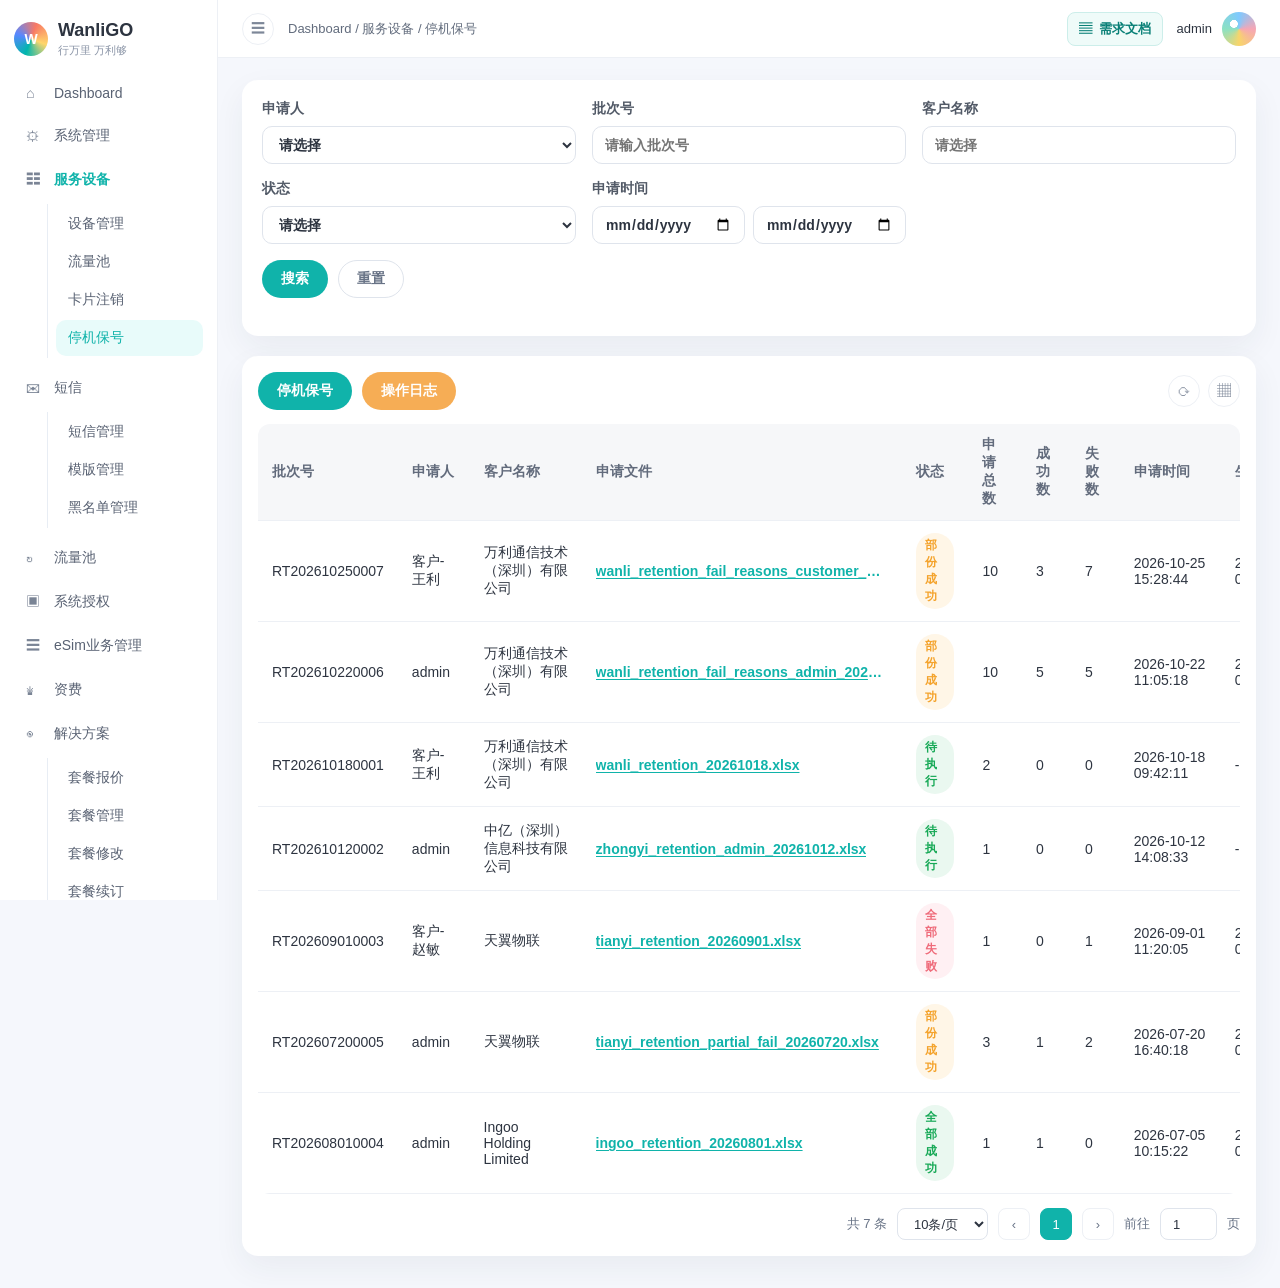
==== commit d7b47179: "停机保号需求新增 Co-authored-by: Cursor <cursoragent@cursor.com>" ====
--- a/index.html
+++ b/index.html
@@ -4,7 +4,7 @@
   <meta charset="UTF-8">
   <meta name="viewport" content="width=device-width, initial-scale=1.0">
   <title>WanliGO - 短信模块</title>
-  <link rel="stylesheet" href="css/styles.css?v=20261016">
+  <link rel="stylesheet" href="css/styles.css?v=20261030-docs">
 </head>
 <body>
   <div class="app-shell">
@@ -22,9 +22,9 @@
         <button class="nav-item active parent" id="deviceParent"><span>☷</span>服务设备</button>
         <div class="submenu">
           <button class="submenu-item" data-module="device">设备管理</button>
-          <button class="submenu-item active" data-module="dataPool">流量池</button>
+          <button class="submenu-item" data-module="dataPool">流量池</button>
           <button class="submenu-item" data-module="cardCancel">卡片注销</button>
-          <button class="submenu-item" data-module="retention">停机保号</button>
+          <button class="submenu-item active" data-module="retention">停机保号</button>
         </div>
         <button class="nav-item parent" id="smsParent"><span>✉</span>短信</button>
         <div class="submenu">
@@ -100,7 +100,7 @@
         <nav class="prototype-doc-nav" aria-label="需求状态">
           <button type="button" class="prototype-doc-nav-item is-active" data-doc-status="current">
             <span class="prototype-doc-nav-main">当前需求</span>
-            <span class="prototype-doc-nav-count">7</span>
+            <span class="prototype-doc-nav-count">3</span>
           </button>
           <button type="button" class="prototype-doc-nav-item" data-doc-status="archive">
             <span class="prototype-doc-nav-main">历史归档</span>
@@ -112,48 +112,12 @@
             <section class="prototype-doc-group is-high is-open" data-doc-group>
               <button type="button" class="prototype-doc-group-head">
                 <span class="prototype-doc-caret">▼</span>
-                <span class="prototype-doc-batch">卡片注销</span>
-                <span class="priority-badge is-high">高优先级</span>
-                <span class="prototype-doc-count">(1 份文档)</span>
-              </button>
-              <div class="prototype-doc-list">
-                <a class="prototype-doc-item" href="./卡片注销_PRD.pdf?v=20261023-1105" target="_blank" rel="noopener">
-                  <span class="prototype-doc-icon">PDF</span>
-                  <span class="prototype-doc-text">
-                    <span class="prototype-doc-name">卡片注销_PRD</span>
-                    <span class="prototype-doc-meta">2026-10-23 11:05:04 更新 · Patrick</span>
-                  </span>
-                  <span class="prototype-doc-open">↗</span>
-                </a>
-              </div>
-            </section>
-            <section class="prototype-doc-group is-high" data-doc-group>
-              <button type="button" class="prototype-doc-group-head">
-                <span class="prototype-doc-caret">▼</span>
-                <span class="prototype-doc-batch">设备管理批量操作</span>
-                <span class="priority-badge is-high">高优先级</span>
-                <span class="prototype-doc-count">(1 份文档)</span>
-              </button>
-              <div class="prototype-doc-list">
-                <a class="prototype-doc-item" href="./复机停机超量_PRD.pdf?v=20261023-1508" target="_blank" rel="noopener">
-                  <span class="prototype-doc-icon">PDF</span>
-                  <span class="prototype-doc-text">
-                    <span class="prototype-doc-name">复机停机超量_PRD</span>
-                    <span class="prototype-doc-meta">2026-10-23 15:08:40 更新 · Patrick</span>
-                  </span>
-                  <span class="prototype-doc-open">↗</span>
-                </a>
-              </div>
-            </section>
-            <section class="prototype-doc-group is-high" data-doc-group>
-              <button type="button" class="prototype-doc-group-head">
-                <span class="prototype-doc-caret">▼</span>
                 <span class="prototype-doc-batch">优化</span>
                 <span class="priority-badge is-high">高优先级</span>
                 <span class="prototype-doc-count">(1 份文档)</span>
               </button>
               <div class="prototype-doc-list">
-                <a class="prototype-doc-item" href="./套餐修改与续订_优化需求.pdf?v=20261023-1511" target="_blank" rel="noopener">
+                <a class="prototype-doc-item" href="./Published/套餐修改与续订_优化需求.pdf?v=20261023-1511" target="_blank" rel="noopener">
                   <span class="prototype-doc-icon">PDF</span>
                   <span class="prototype-doc-text">
                     <span class="prototype-doc-name">套餐修改与续订_优化需求</span>
@@ -171,15 +135,15 @@
                 <span class="prototype-doc-count">(3 份文档)</span>
               </button>
               <div class="prototype-doc-list">
-                <a class="prototype-doc-item" href="./流量池_PRD.pdf?v=20261019-1425" target="_blank" rel="noopener">
+                <a class="prototype-doc-item" href="./Published/流量池_PRD.pdf?v=20261030-1047" target="_blank" rel="noopener">
                   <span class="prototype-doc-icon">PDF</span>
                   <span class="prototype-doc-text">
                     <span class="prototype-doc-name">流量池_PRD</span>
-                    <span class="prototype-doc-meta">2026-10-19 14:25:58 更新 · Patrick</span>
+                    <span class="prototype-doc-meta">2026-10-30 10:47:25 更新 · Patrick</span>
                   </span>
                   <span class="prototype-doc-open">↗</span>
                 </a>
-                <a class="prototype-doc-item" href="./流量池月账单_PRD.pdf" target="_blank" rel="noopener">
+                <a class="prototype-doc-item" href="./Published/流量池月账单_PRD.pdf" target="_blank" rel="noopener">
                   <span class="prototype-doc-icon">PDF</span>
                   <span class="prototype-doc-text">
                     <span class="prototype-doc-name">流量池月账单_PRD</span>
@@ -187,7 +151,7 @@
                   </span>
                   <span class="prototype-doc-open">↗</span>
                 </a>
-                <a class="prototype-doc-item" href="./流量池_状态流转.png" target="_blank" rel="noopener">
+                <a class="prototype-doc-item" href="./Published/流量池_状态流转.png" target="_blank" rel="noopener">
                   <span class="prototype-doc-icon is-img">PNG</span>
                   <span class="prototype-doc-text">
                     <span class="prototype-doc-name">流量池_状态流转</span>
@@ -202,15 +166,14 @@
                 <span class="prototype-doc-caret">▼</span>
                 <span class="prototype-doc-batch">停机保号</span>
                 <span class="priority-badge is-medium">中优先级</span>
-                <span class="priority-badge is-incomplete">未完成</span>
                 <span class="prototype-doc-count">(1 份文档)</span>
               </button>
               <div class="prototype-doc-list">
-                <a class="prototype-doc-item" href="./停机保号_PRD.md" target="_blank" rel="noopener">
-                  <span class="prototype-doc-icon">MD</span>
+                <a class="prototype-doc-item" href="./Published/停机保号_PRD.pdf?v=20261109-1042" target="_blank" rel="noopener">
+                  <span class="prototype-doc-icon">PDF</span>
                   <span class="prototype-doc-text">
                     <span class="prototype-doc-name">停机保号_PRD</span>
-                    <span class="prototype-doc-meta">2026-10-20 15:32:12 更新</span>
+                    <span class="prototype-doc-meta">2026-11-09 10:42:01 更新 · Patrick</span>
                   </span>
                   <span class="prototype-doc-open">↗</span>
                 </a>
@@ -218,6 +181,42 @@
             </section>
           </div>
           <div class="prototype-doc-groups" data-doc-panel="archive">
+            <section class="prototype-doc-group is-high is-open" data-doc-group>
+              <button type="button" class="prototype-doc-group-head">
+                <span class="prototype-doc-caret">▼</span>
+                <span class="prototype-doc-batch">卡片注销</span>
+                <span class="priority-badge is-high">高优先级</span>
+                <span class="prototype-doc-count">(1 份文档)</span>
+              </button>
+              <div class="prototype-doc-list">
+                <a class="prototype-doc-item" href="./Published/卡片注销_PRD_V1.2.pdf?v=20261028-1543" target="_blank" rel="noopener">
+                  <span class="prototype-doc-icon">PDF</span>
+                  <span class="prototype-doc-text">
+                    <span class="prototype-doc-name">卡片注销_PRD_V1.2</span>
+                    <span class="prototype-doc-meta">2026-10-28 15:43:29 更新 · V1.2 · Patrick</span>
+                  </span>
+                  <span class="prototype-doc-open">↗</span>
+                </a>
+              </div>
+            </section>
+            <section class="prototype-doc-group is-high" data-doc-group>
+              <button type="button" class="prototype-doc-group-head">
+                <span class="prototype-doc-caret">▼</span>
+                <span class="prototype-doc-batch">设备管理批量操作</span>
+                <span class="priority-badge is-high">高优先级</span>
+                <span class="prototype-doc-count">(1 份文档)</span>
+              </button>
+              <div class="prototype-doc-list">
+                <a class="prototype-doc-item" href="./Published/复机停机超量_PRD.pdf?v=20261023-1508" target="_blank" rel="noopener">
+                  <span class="prototype-doc-icon">PDF</span>
+                  <span class="prototype-doc-text">
+                    <span class="prototype-doc-name">复机停机超量_PRD</span>
+                    <span class="prototype-doc-meta">2026-10-23 15:08:40 更新 · Patrick</span>
+                  </span>
+                  <span class="prototype-doc-open">↗</span>
+                </a>
+              </div>
+            </section>
             <section class="prototype-doc-group" data-doc-group>
               <button type="button" class="prototype-doc-group-head">
                 <span class="prototype-doc-caret">▼</span>
@@ -226,7 +225,7 @@
                 <span class="prototype-doc-count">(3 份文档)</span>
               </button>
               <div class="prototype-doc-list">
-                <a class="prototype-doc-item" href="./套餐修改_PRD.pdf" target="_blank" rel="noopener">
+                <a class="prototype-doc-item" href="./Published/套餐修改_PRD.pdf" target="_blank" rel="noopener">
                   <span class="prototype-doc-icon">PDF</span>
                   <span class="prototype-doc-text">
                     <span class="prototype-doc-name">套餐修改_PRD</span>
@@ -234,7 +233,7 @@
                   </span>
                   <span class="prototype-doc-open">↗</span>
                 </a>
-                <a class="prototype-doc-item" href="./套餐续订及套餐续订审核_PRD.pdf" target="_blank" rel="noopener">
+                <a class="prototype-doc-item" href="./Published/套餐续订及套餐续订审核_PRD.pdf" target="_blank" rel="noopener">
                   <span class="prototype-doc-icon">PDF</span>
                   <span class="prototype-doc-text">
                     <span class="prototype-doc-name">套餐续订及套餐续订审核_PRD</span>
@@ -242,7 +241,7 @@
                   </span>
                   <span class="prototype-doc-open">↗</span>
                 </a>
-                <a class="prototype-doc-item" href="./套餐修改与续订_补充文档.pdf" target="_blank" rel="noopener">
+                <a class="prototype-doc-item" href="./Published/套餐修改与续订_补充文档.pdf" target="_blank" rel="noopener">
                   <span class="prototype-doc-icon">PDF</span>
                   <span class="prototype-doc-text">
                     <span class="prototype-doc-name">套餐修改与续订_补充文档</span>
@@ -1297,7 +1296,12 @@
           </label>
           <label class="field" data-field="idleFee">
             <span>停机保号</span>
-            <input type="text" name="idleFee" placeholder="请输入停机保号费">
+            <div class="input-addon">
+              <input type="text" name="idleFee" placeholder="请输入停机保号费">
+              <select name="idleFeeCurrency">
+                <option value="">币种</option>
+              </select>
+            </div>
           </label>
         </div>
         <div class="quote-region-block" data-field="regions" hidden>
@@ -1512,7 +1516,7 @@
     <div class="modal modal-lg">
       <button class="modal-close" data-close-modal>×</button>
       <h2>注销</h2>
-      <p class="upload-tip" id="cardCancelModalTip">客户提交需管理员审核，审核通过后次月 1 日执行；执行后 ICCID 状态为 cancel，关联套餐失效。</p>
+      <p class="upload-tip" id="cardCancelModalTip">客户提交需管理员审核，审核通过后于所选注销生效时间执行；执行后 ICCID 状态为 cancel，关联套餐失效。</p>
       <form id="cardCancelForm" class="form-stack">
         <label class="field">
           <span>客户名称</span>
@@ -1527,6 +1531,12 @@
             <option value="英国">英国</option>
             <option value="巴西">巴西</option>
           </select>
+        </label>
+        <label class="field">
+          <span>注销生效时间</span>
+          <span class="date-full-hit-wrap">
+            <input type="date" name="effectiveDate" class="date-full-hit" required>
+          </span>
         </label>
         <div class="field">
           <span>上传文件</span>
@@ -1615,7 +1625,6 @@
     <div class="modal modal-lg">
       <button class="modal-close" data-close-modal>×</button>
       <h2>停机保号</h2>
-      <p class="upload-tip" id="retentionModalTip" hidden>当月仍可使用套餐并正常计费；次月 1 日生效后状态为 retention，仅收取停机保号费。客户侧须满足一年限制（见需求文档）。</p>
       <form id="retentionForm" class="form-stack">
         <label class="field" id="retentionCustomerField">
           <span>客户名称</span>
@@ -1630,7 +1639,7 @@
             <span class="upload-icon">☁</span>
             <strong>将批量 ICCID 文件拖放或点击浏览上传</strong>
           </label>
-          <p class="upload-tip">请上传大小不超过 <b>5MB</b>，格式为 <b>xls、xlsx</b> 的文件。</p>
+          <p class="upload-tip">请上传大小不超过 <b>5MB</b>，格式为 <b>xls、xlsx</b> 的文件。<button type="button" class="link-btn strong" id="downloadRetentionTemplate">下载模版</button></p>
         </div>
         <div class="modal-actions">
           <button type="submit" class="btn primary" id="retentionSubmitBtn">确定</button>
@@ -1641,7 +1650,7 @@
   </template>
 
   <template id="retentionDetailModalTemplate">
-    <div class="modal modal-lg">
+    <div class="modal modal-xxl package-renewal-log-modal">
       <button class="modal-close" data-close-modal>×</button>
       <h2>停机保号明细</h2>
       <div class="iccid-lookup-card renewal-record-summary" id="retentionDetailSummary"></div>
@@ -1653,6 +1662,7 @@
           <tbody id="retentionDetailBody"></tbody>
         </table>
       </div>
+      <div class="pagination" id="retentionDetailPagination"></div>
       <div class="modal-actions">
         <button type="button" class="btn primary" id="retentionDetailExport">导出</button>
         <button type="button" class="btn ghost" data-close-modal>关闭</button>
@@ -1670,7 +1680,7 @@
         <label class="field"><span>ICCID</span><input type="text" name="iccid" placeholder="请输入ICCID"></label>
         <label class="field"><span>客户名称</span><input type="text" name="customerName" list="retentionLogCustomerOptions" placeholder="请选择"><datalist id="retentionLogCustomerOptions"></datalist></label>
         <label class="field"><span>申请时间</span><div class="range-row"><input type="date" name="startDate"><input type="date" name="endDate"></div></label>
-        <label class="field"><span>状态</span><select name="status"><option value="">请选择</option><option value="待执行">待执行</option><option value="执行成功">执行成功</option><option value="执行失败">执行失败</option><option value="受理失败">受理失败</option></select></label>
+        <label class="field"><span>状态</span><select name="status"><option value="">请选择</option><option value="待执行">待执行</option><option value="执行成功">执行成功</option><option value="执行失败">执行失败</option></select></label>
         <div class="filter-actions"><button type="submit" class="btn primary">搜索</button><button type="button" class="btn ghost" id="resetRetentionLog">重置</button><button type="button" class="btn orange" id="exportRetentionLog">导出</button></div>
       </form>
       <div class="table-wrap compact">
@@ -1802,6 +1812,6 @@
   </template>
 
   <div class="toast" id="toast"></div>
-  <script src="js/app.js"></script>
+  <script src="js/app.js?v=20261030-docs"></script>
 </body>
 </html>
--- a/css/styles.css
+++ b/css/styles.css
@@ -798,6 +798,48 @@
   box-shadow: 0 0 0 3px rgba(16, 179, 170, 0.12);
 }
 
+.date-full-hit-wrap {
+  position: relative;
+  display: block;
+}
+
+.date-full-hit-wrap::after {
+  content: "";
+  position: absolute;
+  top: 50%;
+  right: 12px;
+  width: 16px;
+  height: 16px;
+  transform: translateY(-50%);
+  pointer-events: none;
+  background: url("data:image/svg+xml,%3Csvg xmlns='http://www.w3.org/2000/svg' width='16' height='16' viewBox='0 0 24 24' fill='none' stroke='%238b95a7' stroke-width='2' stroke-linecap='round' stroke-linejoin='round'%3E%3Crect x='3' y='4' width='18' height='18' rx='2'/%3E%3Cpath d='M16 2v4M8 2v4M3 10h18'/%3E%3C/svg%3E") center / 16px 16px no-repeat;
+}
+
+input.date-full-hit {
+  position: relative;
+  cursor: pointer;
+}
+
+input.date-full-hit::-webkit-datetime-edit,
+input.date-full-hit::-webkit-datetime-edit-fields-wrapper,
+input.date-full-hit::-webkit-datetime-edit-text,
+input.date-full-hit::-webkit-datetime-edit-month-field,
+input.date-full-hit::-webkit-datetime-edit-day-field,
+input.date-full-hit::-webkit-datetime-edit-year-field {
+  pointer-events: none;
+}
+
+input.date-full-hit::-webkit-calendar-picker-indicator {
+  position: absolute;
+  inset: 0;
+  width: 100%;
+  height: 100%;
+  margin: 0;
+  padding: 0;
+  cursor: pointer;
+  opacity: 0;
+}
+
 input:disabled,
 select:disabled,
 textarea:disabled {
@@ -2746,3 +2788,160 @@
     grid-template-columns: repeat(2, minmax(180px, 1fr));
   }
 }
+
+/* 需求文档弹窗：手机端（打开时由 JS 标记 modalLayer / body） */
+@media (max-width: 768px) {
+  body.is-prototype-docs-open {
+    min-width: 0;
+    overflow: hidden;
+  }
+
+  .modal-layer.show.is-prototype-docs-layer {
+    display: flex;
+    align-items: stretch;
+    justify-content: stretch;
+    padding: max(8px, env(safe-area-inset-top, 0px)) max(8px, env(safe-area-inset-right, 0px))
+      max(8px, env(safe-area-inset-bottom, 0px)) max(8px, env(safe-area-inset-left, 0px));
+  }
+
+  .modal-layer.show.is-prototype-docs-layer > .prototype-docs-modal {
+    display: flex;
+    flex-direction: column;
+    width: 100%;
+    max-width: none;
+    max-height: calc(100dvh - 16px);
+    margin: 0;
+    padding: 16px 14px 12px;
+    overflow: hidden;
+  }
+
+  .prototype-docs-modal {
+    display: flex;
+    flex-direction: column;
+    width: 100%;
+    max-width: none;
+    max-height: calc(100dvh - 20px);
+    margin: 0;
+    padding: 16px 14px 12px;
+    overflow: hidden;
+  }
+
+  .prototype-docs-modal h2 {
+    flex-shrink: 0;
+    margin-bottom: 10px;
+    padding-right: 36px;
+    font-size: 20px;
+  }
+
+  .prototype-docs-modal .prototype-docs-split {
+    display: flex !important;
+    flex: 1;
+    flex-direction: column;
+    grid-template-columns: none !important;
+    min-height: 0;
+    overflow: hidden;
+  }
+
+  .prototype-docs-modal .prototype-doc-nav {
+    display: flex;
+    flex-shrink: 0;
+    flex-direction: row;
+    width: 100%;
+    gap: 8px;
+    padding: 10px;
+    border-right: 0;
+    border-bottom: 1px solid #e5ebf2;
+  }
+
+  .prototype-docs-modal .prototype-doc-panels {
+    flex: 1;
+    width: 100%;
+    min-width: 0;
+    min-height: 0;
+    max-height: none;
+    padding: 12px 10px;
+    overflow-x: hidden;
+    overflow-y: auto;
+    -webkit-overflow-scrolling: touch;
+  }
+
+  .prototype-doc-nav-item {
+    flex: 1;
+    justify-content: center;
+    min-height: 44px;
+    padding: 10px 8px;
+    font-size: 14px;
+  }
+
+  .prototype-doc-nav-main {
+    white-space: nowrap;
+  }
+
+  .prototype-doc-group-head {
+    flex-wrap: wrap;
+    align-items: center;
+    gap: 8px 10px;
+    min-height: 44px;
+    padding: 12px 14px;
+  }
+
+  .prototype-doc-caret {
+    flex-shrink: 0;
+  }
+
+  .prototype-doc-batch {
+    flex: 1 1 auto;
+    min-width: 0;
+    font-size: 16px;
+    line-height: 1.35;
+    text-align: left;
+    writing-mode: horizontal-tb;
+    word-break: normal;
+    overflow-wrap: break-word;
+    white-space: normal;
+  }
+
+  .prototype-doc-group-head .prototype-doc-caret,
+  .prototype-doc-group-head .priority-badge,
+  .prototype-doc-group-head .prototype-doc-count {
+    flex-shrink: 0;
+    writing-mode: horizontal-tb;
+    white-space: nowrap;
+  }
+
+  .prototype-doc-item {
+    align-items: flex-start;
+    min-height: 48px;
+    padding: 12px;
+    gap: 10px;
+  }
+
+  .prototype-doc-name {
+    font-size: 14px;
+    line-height: 1.4;
+    overflow-wrap: anywhere;
+  }
+
+  .prototype-doc-meta {
+    font-size: 11px;
+    line-height: 1.45;
+    overflow-wrap: anywhere;
+  }
+
+  .prototype-doc-open {
+    flex-shrink: 0;
+    align-self: center;
+    padding: 8px;
+  }
+
+  .prototype-docs-modal .modal-actions {
+    flex-shrink: 0;
+    margin-top: 10px;
+  }
+
+  .prototype-docs-modal .modal-actions .btn {
+    min-height: 44px;
+    padding-left: 20px;
+    padding-right: 20px;
+  }
+}
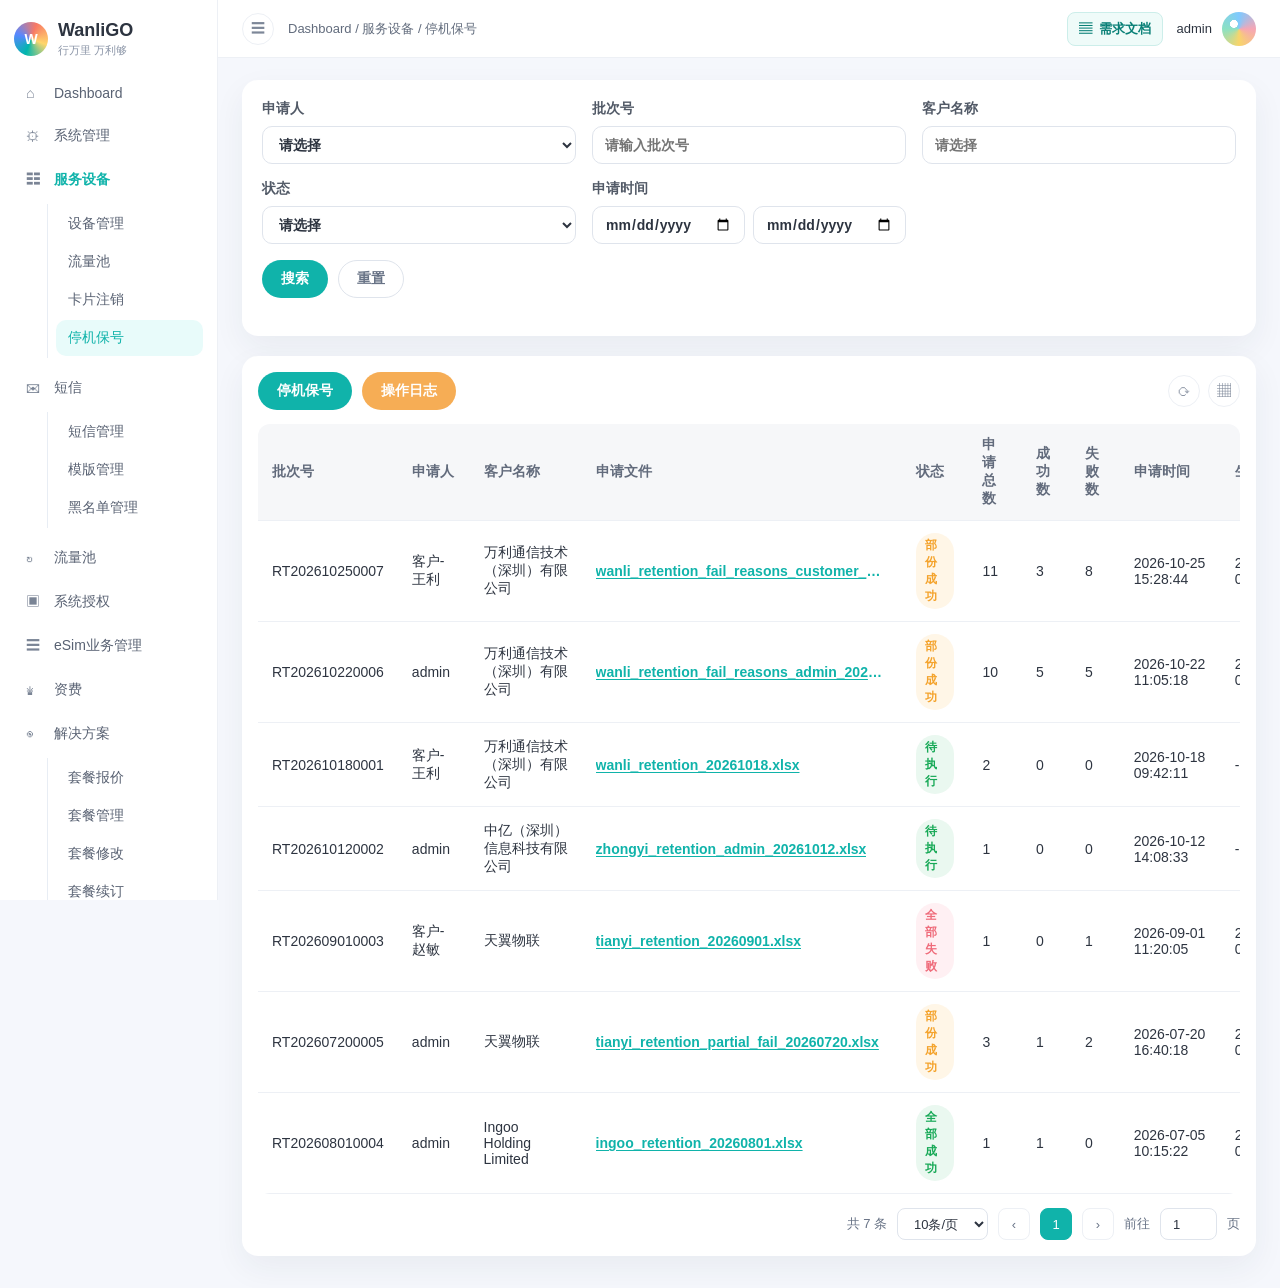
==== commit 2ba53ec0: "新增月固定流量池 Co-authored-by: Cursor <cursoragent@cursor.com>" ====
--- a/index.html
+++ b/index.html
@@ -4,7 +4,7 @@
   <meta charset="UTF-8">
   <meta name="viewport" content="width=device-width, initial-scale=1.0">
   <title>WanliGO - 短信模块</title>
-  <link rel="stylesheet" href="css/styles.css?v=20261030-docs">
+  <link rel="stylesheet" href="css/styles.css?v=20261113-renewal-card-fee-2">
 </head>
 <body>
   <div class="app-shell">
@@ -132,7 +132,7 @@
                 <span class="prototype-doc-caret">▼</span>
                 <span class="prototype-doc-batch">流量池</span>
                 <span class="priority-badge is-medium">中优先级</span>
-                <span class="prototype-doc-count">(3 份文档)</span>
+                <span class="prototype-doc-count">(4 份文档)</span>
               </button>
               <div class="prototype-doc-list">
                 <a class="prototype-doc-item" href="./Published/流量池_PRD.pdf?v=20261030-1047" target="_blank" rel="noopener">
@@ -140,6 +140,14 @@
                   <span class="prototype-doc-text">
                     <span class="prototype-doc-name">流量池_PRD</span>
                     <span class="prototype-doc-meta">2026-10-30 10:47:25 更新 · Patrick</span>
+                  </span>
+                  <span class="prototype-doc-open">↗</span>
+                </a>
+                <a class="prototype-doc-item" href="./Published/月固定流量池_PRD.pdf?v=20261116-1105" target="_blank" rel="noopener">
+                  <span class="prototype-doc-icon">PDF</span>
+                  <span class="prototype-doc-text">
+                    <span class="prototype-doc-name">月固定流量池_PRD</span>
+                    <span class="prototype-doc-meta">2026-11-16 11:05:24 更新 · V1.0 · Patrick</span>
                   </span>
                   <span class="prototype-doc-open">↗</span>
                 </a>
@@ -169,11 +177,11 @@
                 <span class="prototype-doc-count">(1 份文档)</span>
               </button>
               <div class="prototype-doc-list">
-                <a class="prototype-doc-item" href="./Published/停机保号_PRD.pdf?v=20261109-1042" target="_blank" rel="noopener">
+                <a class="prototype-doc-item" href="./Published/停机保号_PRD.pdf?v=20261112-1525" target="_blank" rel="noopener">
                   <span class="prototype-doc-icon">PDF</span>
                   <span class="prototype-doc-text">
                     <span class="prototype-doc-name">停机保号_PRD</span>
-                    <span class="prototype-doc-meta">2026-11-09 10:42:01 更新 · Patrick</span>
+                    <span class="prototype-doc-meta">2026-11-12 15:25:19 更新 · Patrick</span>
                   </span>
                   <span class="prototype-doc-open">↗</span>
                 </a>
@@ -774,6 +782,24 @@
               </select>
             </div>
           </label>
+          <label class="field monthly-fixed-renewal-field" hidden>
+            <span>池容量费用</span>
+            <div class="data-pool-split split-currency">
+              <select name="poolCapacityFeeCurrency">
+                <option value="">请选择</option>
+              </select>
+              <input type="text" name="poolCapacityFee" placeholder="请输入池容量费用">
+            </div>
+          </label>
+          <label class="field monthly-fixed-renewal-field" hidden>
+            <span>池卡月费</span>
+            <div class="data-pool-split split-currency">
+              <select name="poolCardMonthlyFeeCurrency">
+                <option value="">请选择</option>
+              </select>
+              <input type="text" name="poolCardMonthlyFee" placeholder="请输入池卡月费">
+            </div>
+          </label>
           <label class="field">
             <span>合约时长</span>
             <div class="data-pool-split split-unit">
@@ -830,6 +856,7 @@
                 <option value="">请选择流量池类型</option>
                 <option value="预购流量池">预购流量池</option>
                 <option value="共享流量池">共享流量池</option>
+                <option value="月固定流量池">月固定流量池</option>
               </select>
               <p class="field-error"></p>
             </div>
@@ -894,6 +921,30 @@
               <div class="data-pool-split split-unit">
                 <input type="text" name="cardCount" placeholder="请输入卡总数量">
                 <span class="split-suffix">张</span>
+              </div>
+              <p class="field-error"></p>
+            </div>
+          </label>
+          <label class="data-pool-field" data-field="poolCapacityFee" hidden>
+            <span class="data-pool-label"><i>*</i>池容量费用</span>
+            <div class="data-pool-control">
+              <div class="data-pool-split split-currency">
+                <select name="poolCapacityFeeCurrency">
+                  <option value="">请选择</option>
+                </select>
+                <input type="text" name="poolCapacityFee" placeholder="请输入池容量费用">
+              </div>
+              <p class="field-error"></p>
+            </div>
+          </label>
+          <label class="data-pool-field" data-field="poolCardMonthlyFee" hidden>
+            <span class="data-pool-label"><i>*</i>池卡月费</span>
+            <div class="data-pool-control">
+              <div class="data-pool-split split-currency">
+                <select name="poolCardMonthlyFeeCurrency">
+                  <option value="">请选择</option>
+                </select>
+                <input type="text" name="poolCardMonthlyFee" placeholder="请输入池卡月费">
               </div>
               <p class="field-error"></p>
             </div>
@@ -1173,6 +1224,7 @@
               <th>成功数</th>
               <th>失败数</th>
               <th>操作时间</th>
+              <th data-pool-log-effective-at>生效时间</th>
               <th>操作</th>
             </tr>
           </thead>
@@ -1197,15 +1249,39 @@
               <th>ICCID</th>
               <th>结果</th>
               <th>失败原因</th>
+              <th data-pool-log-effective-at>生效时间</th>
             </tr>
           </thead>
           <tbody id="dataPoolCardLogDetailBody"></tbody>
         </table>
       </div>
+      <div class="pagination" id="dataPoolCardLogDetailPagination"></div>
       <div class="modal-actions">
         <button type="button" class="btn export" id="dataPoolCardLogDetailExport">导出</button>
         <button type="button" class="btn ghost" data-close-modal>关闭</button>
       </div>
+    </div>
+  </template>
+
+  <template id="monthlyFixedPoolStatusModalTemplate">
+    <div class="modal modal-lg">
+      <button class="modal-close" data-close-modal>×</button>
+      <h2 id="monthlyFixedPoolStatusTitle">批量停机</h2>
+      <form id="monthlyFixedPoolStatusForm" class="form-stack">
+        <div class="field">
+          <span>上传文件</span>
+          <label class="upload-box">
+            <input type="file" name="batchFile" accept=".xls,.xlsx">
+            <span class="upload-icon">☁</span>
+            <strong>将批量 ICCID 文件拖放或点击浏览上传</strong>
+          </label>
+          <p class="upload-tip">请上传大小不超过 <b>5MB</b>，格式为 <b>xls、xlsx</b> 的文件。<button type="button" class="link-btn strong" id="downloadMonthlyFixedPoolStatusTemplate">下载模版</button></p>
+        </div>
+        <div class="modal-actions">
+          <button type="submit" class="btn primary">确定</button>
+          <button type="button" class="btn ghost" data-close-modal>取消</button>
+        </div>
+      </form>
     </div>
   </template>
 
@@ -1812,6 +1888,6 @@
   </template>
 
   <div class="toast" id="toast"></div>
-  <script src="js/app.js?v=20261030-docs"></script>
+  <script src="js/app.js?v=20261113-pool-bill-total-card-fee"></script>
 </body>
 </html>
--- a/css/styles.css
+++ b/css/styles.css
@@ -2192,8 +2192,9 @@
 }
 
 .pool-renewal-shared-panel[hidden],
-.pool-renewal-prepaid-panel[hidden] {
-  display: none;
+.pool-renewal-prepaid-panel[hidden],
+.monthly-fixed-renewal-field[hidden] {
+  display: none !important;
 }
 
 .renewal-lookup-card {
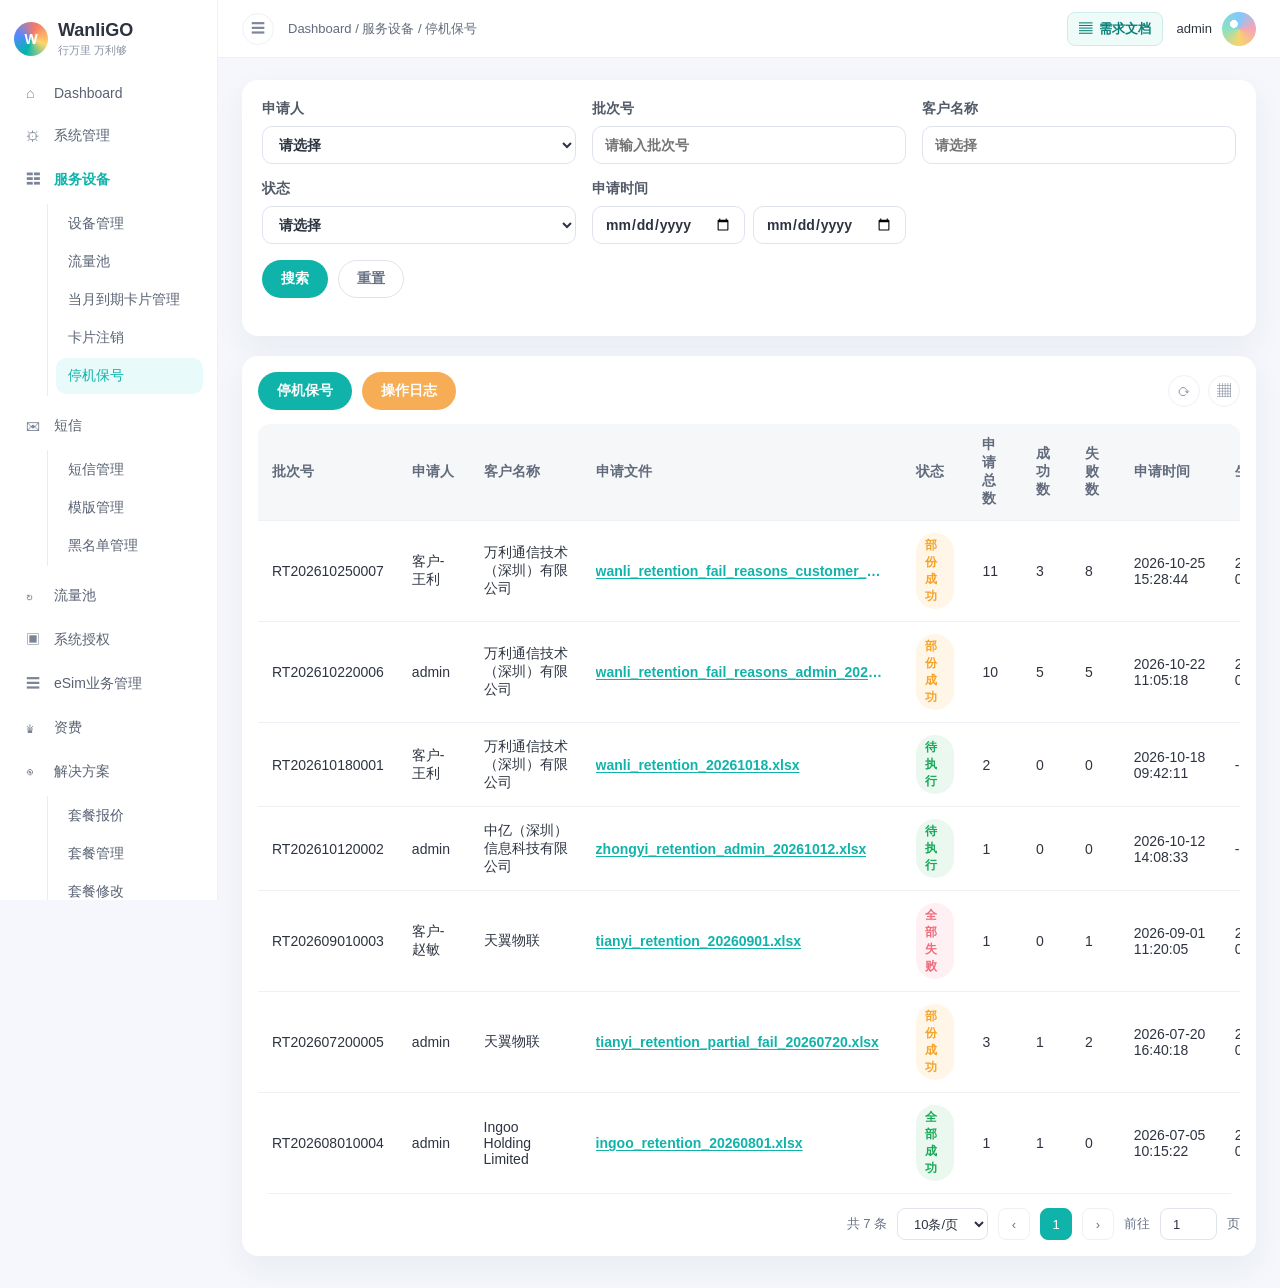
==== commit f1b9b5c8: "短信优化、当月到期卡片展示 Co-authored-by: Cursor <cursoragent@cursor.com>" ====
--- a/index.html
+++ b/index.html
@@ -4,7 +4,7 @@
   <meta charset="UTF-8">
   <meta name="viewport" content="width=device-width, initial-scale=1.0">
   <title>WanliGO - 短信模块</title>
-  <link rel="stylesheet" href="css/styles.css?v=20261113-renewal-card-fee-2">
+  <link rel="stylesheet" href="css/styles.css?v=20261117-package-sms-ui">
 </head>
 <body>
   <div class="app-shell">
@@ -23,6 +23,7 @@
         <div class="submenu">
           <button class="submenu-item" data-module="device">设备管理</button>
           <button class="submenu-item" data-module="dataPool">流量池</button>
+          <button class="submenu-item" data-module="monthlyExpiringCards">当月到期卡片管理</button>
           <button class="submenu-item" data-module="cardCancel">卡片注销</button>
           <button class="submenu-item active" data-module="retention">停机保号</button>
         </div>
@@ -112,26 +113,8 @@
             <section class="prototype-doc-group is-high is-open" data-doc-group>
               <button type="button" class="prototype-doc-group-head">
                 <span class="prototype-doc-caret">▼</span>
-                <span class="prototype-doc-batch">优化</span>
+                <span class="prototype-doc-batch">流量池</span>
                 <span class="priority-badge is-high">高优先级</span>
-                <span class="prototype-doc-count">(1 份文档)</span>
-              </button>
-              <div class="prototype-doc-list">
-                <a class="prototype-doc-item" href="./Published/套餐修改与续订_优化需求.pdf?v=20261023-1511" target="_blank" rel="noopener">
-                  <span class="prototype-doc-icon">PDF</span>
-                  <span class="prototype-doc-text">
-                    <span class="prototype-doc-name">套餐修改与续订_优化需求</span>
-                    <span class="prototype-doc-meta">2026-10-23 15:11:17 更新 · V1.2 · Patrick</span>
-                  </span>
-                  <span class="prototype-doc-open">↗</span>
-                </a>
-              </div>
-            </section>
-            <section class="prototype-doc-group is-medium" data-doc-group>
-              <button type="button" class="prototype-doc-group-head">
-                <span class="prototype-doc-caret">▼</span>
-                <span class="prototype-doc-batch">流量池</span>
-                <span class="priority-badge is-medium">中优先级</span>
                 <span class="prototype-doc-count">(4 份文档)</span>
               </button>
               <div class="prototype-doc-list">
@@ -182,6 +165,42 @@
                   <span class="prototype-doc-text">
                     <span class="prototype-doc-name">停机保号_PRD</span>
                     <span class="prototype-doc-meta">2026-11-12 15:25:19 更新 · Patrick</span>
+                  </span>
+                  <span class="prototype-doc-open">↗</span>
+                </a>
+              </div>
+            </section>
+            <section class="prototype-doc-group is-medium" data-doc-group>
+              <button type="button" class="prototype-doc-group-head">
+                <span class="prototype-doc-caret">▼</span>
+                <span class="prototype-doc-batch">短信优化</span>
+                <span class="priority-badge is-medium">中优先级</span>
+                <span class="prototype-doc-count">(1 份文档)</span>
+              </button>
+              <div class="prototype-doc-list">
+                <a class="prototype-doc-item" href="./Published/短信优化_PRD.pdf?v=20261118-1047" target="_blank" rel="noopener">
+                  <span class="prototype-doc-icon">PDF</span>
+                  <span class="prototype-doc-text">
+                    <span class="prototype-doc-name">短信优化_PRD</span>
+                    <span class="prototype-doc-meta">2026-11-18 10:47:09 更新 · V1.0 · Patrick</span>
+                  </span>
+                  <span class="prototype-doc-open">↗</span>
+                </a>
+              </div>
+            </section>
+            <section class="prototype-doc-group is-medium" data-doc-group>
+              <button type="button" class="prototype-doc-group-head">
+                <span class="prototype-doc-caret">▼</span>
+                <span class="prototype-doc-batch">当月到期卡片优化</span>
+                <span class="priority-badge is-medium">中优先级</span>
+                <span class="prototype-doc-count">(1 份文档)</span>
+              </button>
+              <div class="prototype-doc-list">
+                <a class="prototype-doc-item" href="./Published/当月到期卡片_PRD.pdf?v=20261118-0951" target="_blank" rel="noopener">
+                  <span class="prototype-doc-icon">PDF</span>
+                  <span class="prototype-doc-text">
+                    <span class="prototype-doc-name">当月到期卡片_PRD</span>
+                    <span class="prototype-doc-meta">2026-11-18 09:51:00 更新 · V1.0 · Patrick</span>
                   </span>
                   <span class="prototype-doc-open">↗</span>
                 </a>
@@ -259,6 +278,24 @@
                 </a>
               </div>
             </section>
+            <section class="prototype-doc-group is-high" data-doc-group>
+              <button type="button" class="prototype-doc-group-head">
+                <span class="prototype-doc-caret">▼</span>
+                <span class="prototype-doc-batch">优化</span>
+                <span class="priority-badge is-high">高优先级</span>
+                <span class="prototype-doc-count">(1 份文档)</span>
+              </button>
+              <div class="prototype-doc-list">
+                <a class="prototype-doc-item" href="./Published/套餐修改与续订_优化需求.pdf?v=20261023-1511" target="_blank" rel="noopener">
+                  <span class="prototype-doc-icon">PDF</span>
+                  <span class="prototype-doc-text">
+                    <span class="prototype-doc-name">套餐修改与续订_优化需求</span>
+                    <span class="prototype-doc-meta">2026-10-23 15:11:17 更新 · V1.2 · Patrick</span>
+                  </span>
+                  <span class="prototype-doc-open">↗</span>
+                </a>
+              </div>
+            </section>
           </div>
         </div>
       </div>
@@ -1106,29 +1143,19 @@
             </select>
           </div>
         </label>
-        <label class="field">
-          <span>上行短信价格 / 条</span>
-          <div class="input-addon">
-            <input type="text" name="moSmsPrice" placeholder="请输入价格">
-            <select name="moSmsCurrency">
-              <option value="USD">币种</option>
-              <option value="CNY">CNY</option>
-              <option value="GBP">GBP</option>
-              <option value="BRL">BRL</option>
-            </select>
-          </div>
-        </label>
-        <label class="field">
-          <span>下行短信价格 / 条</span>
-          <div class="input-addon">
-            <input type="text" name="mtSmsPrice" placeholder="请输入价格">
-            <select name="mtSmsCurrency">
-              <option value="USD">币种</option>
-              <option value="CNY">CNY</option>
-              <option value="GBP">GBP</option>
-              <option value="BRL">BRL</option>
-            </select>
-          </div>
+        <label class="field package-sms-switch-field" id="packageSmsSwitchField">
+          <span>短信开关</span>
+          <div class="package-sms-control">
+            <button type="button" class="package-sms-toggle is-off" id="packageSmsSwitch" aria-pressed="false" aria-label="短信开关">
+              <span class="package-sms-toggle-knob"></span>
+            </button>
+            <span class="package-sms-state" id="packageSmsStateText">关闭</span>
+          </div>
+          <input type="hidden" name="smsEnabled" value="0">
+        </label>
+        <label class="field" id="packageFreeSmsCountField">
+          <span>免费短信条数</span>
+          <input type="text" name="freeSmsCount" placeholder="请输入免费短信条数">
         </label>
         <label class="field package-remark">
           <span>备注</span>
@@ -1149,6 +1176,7 @@
                   <th>套餐内含量</th>
                   <th>超套/套外单价</th>
                   <th>月租</th>
+                  <th>短信价格 / 条</th>
                 </tr>
               </thead>
               <tbody id="packageQuoteRegionBody"></tbody>
@@ -1888,6 +1916,6 @@
   </template>
 
   <div class="toast" id="toast"></div>
-  <script src="js/app.js?v=20261113-pool-bill-total-card-fee"></script>
+  <script src="js/app.js?v=20261118-roaming-details"></script>
 </body>
 </html>
--- a/css/styles.css
+++ b/css/styles.css
@@ -1048,7 +1048,14 @@
 
 .toolbar-actions {
   display: flex;
+  align-items: center;
   gap: 10px;
+}
+
+.toolbar-stat {
+  font-size: 14px;
+  font-weight: 700;
+  color: #525a67;
 }
 
 .table-tools {
@@ -2349,7 +2356,82 @@
 
 .modal.package-form-modal .quote-region-table th:nth-child(6),
 .modal.package-form-modal .quote-region-table td:nth-child(6) {
-  width: 19%;
+  width: 14%;
+}
+
+.modal.package-form-modal .quote-region-table th:nth-child(7),
+.modal.package-form-modal .quote-region-table td:nth-child(7) {
+  width: 14%;
+}
+
+.package-form .package-sms-switch-field {
+  align-items: flex-start;
+}
+
+.package-sms-control {
+  display: inline-flex;
+  align-items: center;
+  gap: 10px;
+  height: 38px;
+}
+
+.package-sms-toggle {
+  position: relative;
+  flex: 0 0 auto;
+  width: 46px;
+  height: 26px;
+  padding: 0;
+  border: none;
+  border-radius: 999px;
+  background: #d5dbe5;
+  box-shadow: inset 0 0 0 1px rgba(49, 65, 88, 0.08);
+  cursor: pointer;
+  transition: background-color 0.22s ease, box-shadow 0.22s ease;
+}
+
+.package-sms-toggle-knob {
+  position: absolute;
+  top: 3px;
+  left: 3px;
+  width: 20px;
+  height: 20px;
+  border-radius: 50%;
+  background: #fff;
+  box-shadow: 0 2px 6px rgba(31, 45, 65, 0.18);
+  transition: transform 0.24s cubic-bezier(0.22, 1.25, 0.36, 1);
+}
+
+.package-sms-toggle.is-on {
+  background: var(--primary);
+  box-shadow: inset 0 0 0 1px rgba(16, 179, 170, 0.25);
+}
+
+.package-sms-toggle.is-on .package-sms-toggle-knob {
+  transform: translateX(20px);
+}
+
+.package-sms-toggle:hover {
+  filter: brightness(0.98);
+}
+
+.package-sms-toggle:active .package-sms-toggle-knob {
+  transform: scale(0.94);
+}
+
+.package-sms-toggle.is-on:active .package-sms-toggle-knob {
+  transform: translateX(20px) scale(0.94);
+}
+
+.package-sms-state {
+  min-width: 2.5em;
+  font-size: 14px;
+  font-weight: 700;
+  color: #8b95a5;
+  line-height: 1;
+}
+
+.package-sms-state.is-on {
+  color: var(--primary);
 }
 
 .modal.package-form-modal .quote-region-table .quote-country {
